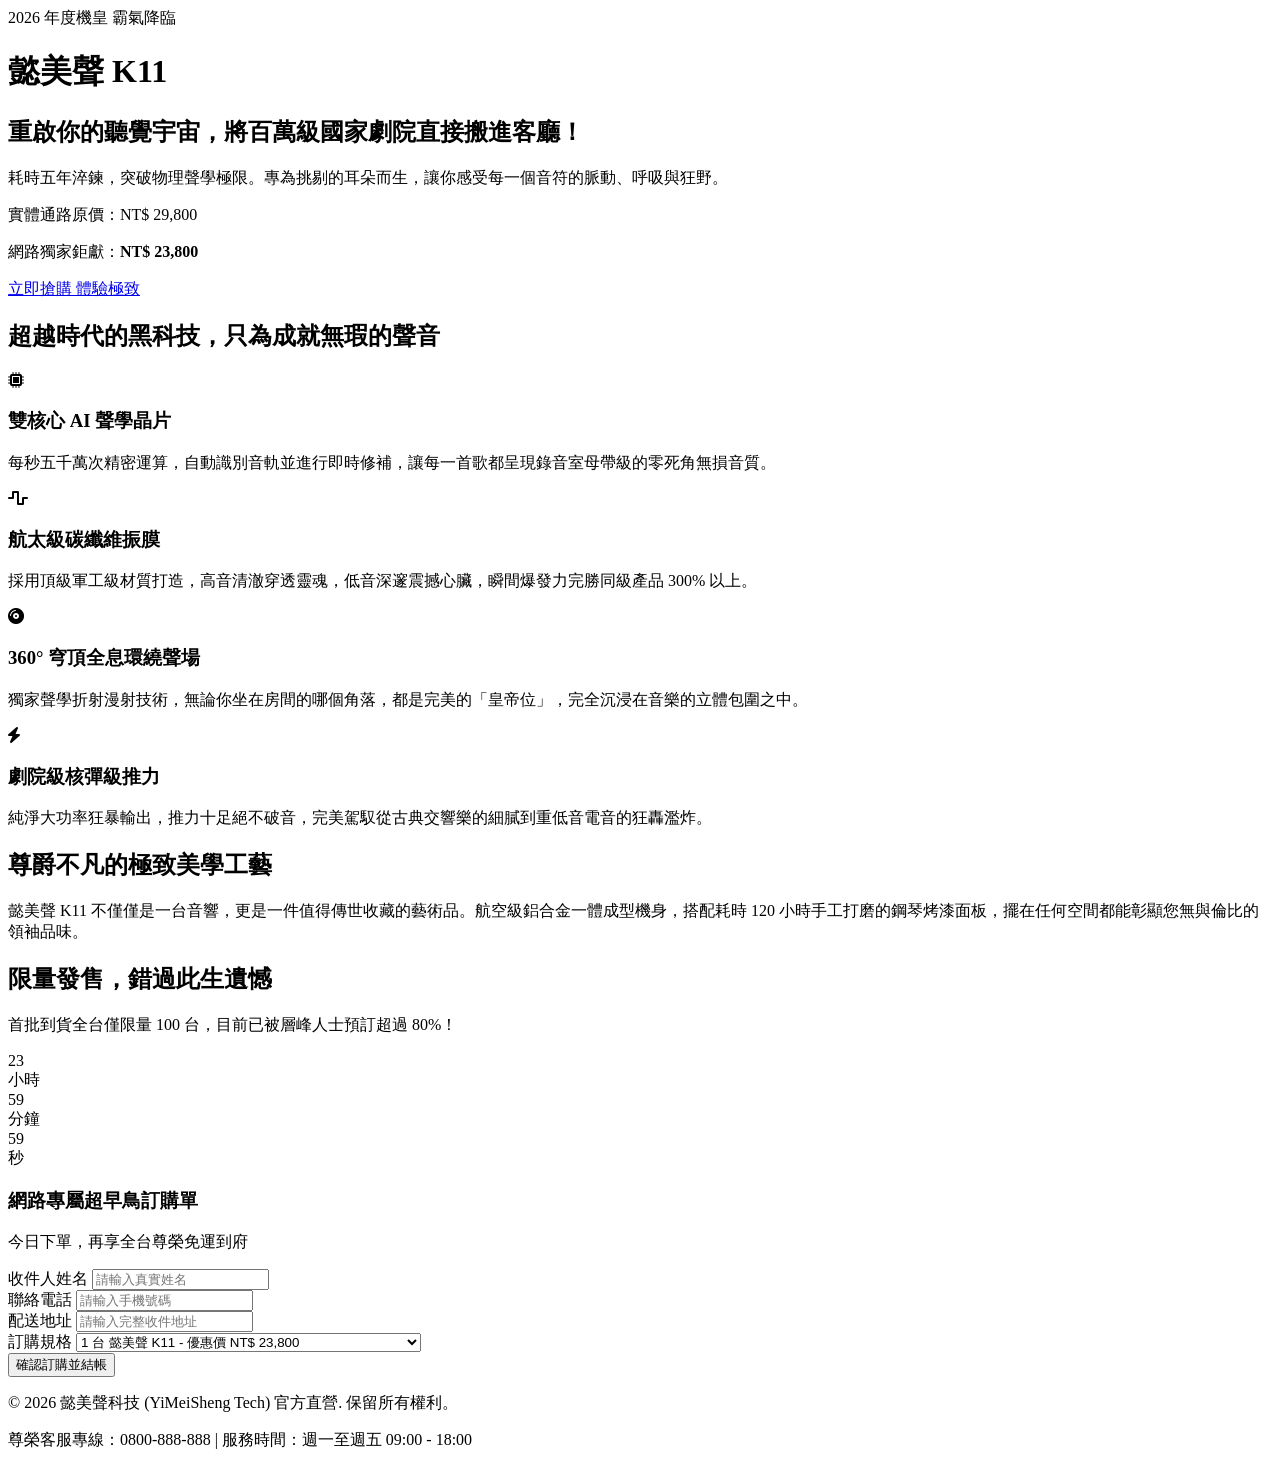
==== index.html @ 0d53ebc3 "Add files via upload" ====
<!DOCTYPE html>
<html lang="zh-TW">
<head>
    <meta charset="UTF-8">
    <meta name="viewport" content="width=device-width, initial-scale=1.0">
    <title>懿美聲 K11 殿堂級旗艦音響 - 震撼你的聽覺靈魂</title>
    <link rel="stylesheet" href="style.css">
    <link rel="stylesheet" href="https://cdnjs.cloudflare.com/ajax/libs/font-awesome/6.0.0/css/all.min.css">
</head>
<body>
    <header class="hero-section">
        <div class="overlay"></div>
        <div class="container hero-content">
            <div class="badge">2026 年度機皇 霸氣降臨</div>
            <h1 class="glow-text">懿美聲 K11</h1>
            <h2 class="sub-title">重啟你的聽覺宇宙，將百萬級國家劇院直接搬進客廳！</h2>
            <p class="hero-desc">耗時五年淬鍊，突破物理聲學極限。專為挑剔的耳朵而生，讓你感受每一個音符的脈動、呼吸與狂野。</p>
            <div class="price-box">
                <p class="original-price">實體通路原價：<span>NT$ 29,800</span></p>
                <p class="sale-price">網路獨家鉅獻：<strong>NT$ 23,800</strong></p>
            </div>
            <a href="#order" class="cta-button pulse-animation">立即搶購 體驗極致</a>
        </div>
    </header>

    <section class="features-section">
        <div class="container">
            <h2 class="section-title">超越時代的黑科技，只為成就無瑕的聲音</h2>
            <div class="features-grid">
                <div class="feature-card">
                    <i class="fa-solid fa-microchip feature-icon"></i>
                    <h3>雙核心 AI 聲學晶片</h3>
                    <p>每秒五千萬次精密運算，自動識別音軌並進行即時修補，讓每一首歌都呈現錄音室母帶級的零死角無損音質。</p>
                </div>
                <div class="feature-card">
                    <i class="fa-solid fa-wave-square feature-icon"></i>
                    <h3>航太級碳纖維振膜</h3>
                    <p>採用頂級軍工級材質打造，高音清澈穿透靈魂，低音深邃震撼心臟，瞬間爆發力完勝同級產品 300% 以上。</p>
                </div>
                <div class="feature-card">
                    <i class="fa-solid fa-compact-disc feature-icon"></i>
                    <h3>360° 穹頂全息環繞聲場</h3>
                    <p>獨家聲學折射漫射技術，無論你坐在房間的哪個角落，都是完美的「皇帝位」，完全沉浸在音樂的立體包圍之中。</p>
                </div>
                <div class="feature-card">
                    <i class="fa-solid fa-bolt feature-icon"></i>
                    <h3>劇院級核彈級推力</h3>
                    <p>純淨大功率狂暴輸出，推力十足絕不破音，完美駕馭從古典交響樂的細膩到重低音電音的狂轟濫炸。</p>
                </div>
            </div>
        </div>
    </section>

    <section class="visual-impact">
        <div class="overlay-dark"></div>
        <div class="container visual-content">
            <h2>尊爵不凡的極致美學工藝</h2>
            <p>懿美聲 K11 不僅僅是一台音響，更是一件值得傳世收藏的藝術品。航空級鋁合金一體成型機身，搭配耗時 120 小時手工打磨的鋼琴烤漆面板，擺在任何空間都能彰顯您無與倫比的領袖品味。</p>
        </div>
    </section>

    <section id="order" class="order-section">
        <div class="container">
            <h2 class="section-title">限量發售，錯過此生遺憾</h2>
            <p class="urgency-text">首批到貨全台僅限量 100 台，目前已被層峰人士預訂超過 80%！</p>
            <div class="countdown-timer">
                <div class="time-block"><span id="hours">23</span><br>小時</div>
                <div class="time-block"><span id="minutes">59</span><br>分鐘</div>
                <div class="time-block"><span id="seconds">59</span><br>秒</div>
            </div>
            <form class="order-form" action="#" method="POST">
                <div class="form-header">
                    <h3>網路專屬超早鳥訂購單</h3>
                    <p>今日下單，再享全台尊榮免運到府</p>
                </div>
                <div class="form-group">
                    <label for="name">收件人姓名</label>
                    <input type="text" id="name" name="name" required placeholder="請輸入真實姓名">
                </div>
                <div class="form-group">
                    <label for="phone">聯絡電話</label>
                    <input type="tel" id="phone" name="phone" required placeholder="請輸入手機號碼">
                </div>
                <div class="form-group">
                    <label for="address">配送地址</label>
                    <input type="text" id="address" name="address" required placeholder="請輸入完整收件地址">
                </div>
                <div class="form-group">
                    <label for="quantity">訂購規格</label>
                    <select id="quantity" name="quantity">
                        <option value="1">1 台 懿美聲 K11 - 優惠價 NT$ 23,800</option>
                        <option value="2">2 台 懿美聲 K11 (打造極致雙聲道) - 優惠價 NT$ 47,600</option>
                    </select>
                </div>
                <button type="submit" class="submit-btn">確認訂購並結帳</button>
            </form>
        </div>
    </section>

    <footer>
        <div class="container">
            <p>&copy; 2026 懿美聲科技 (YiMeiSheng Tech) 官方直營. 保留所有權利。</p>
            <p>尊榮客服專線：0800-888-888 | 服務時間：週一至週五 09:00 - 18:00</p>
        </div>
    </footer>

    <script src="main.js"></script>
</body>
</html>
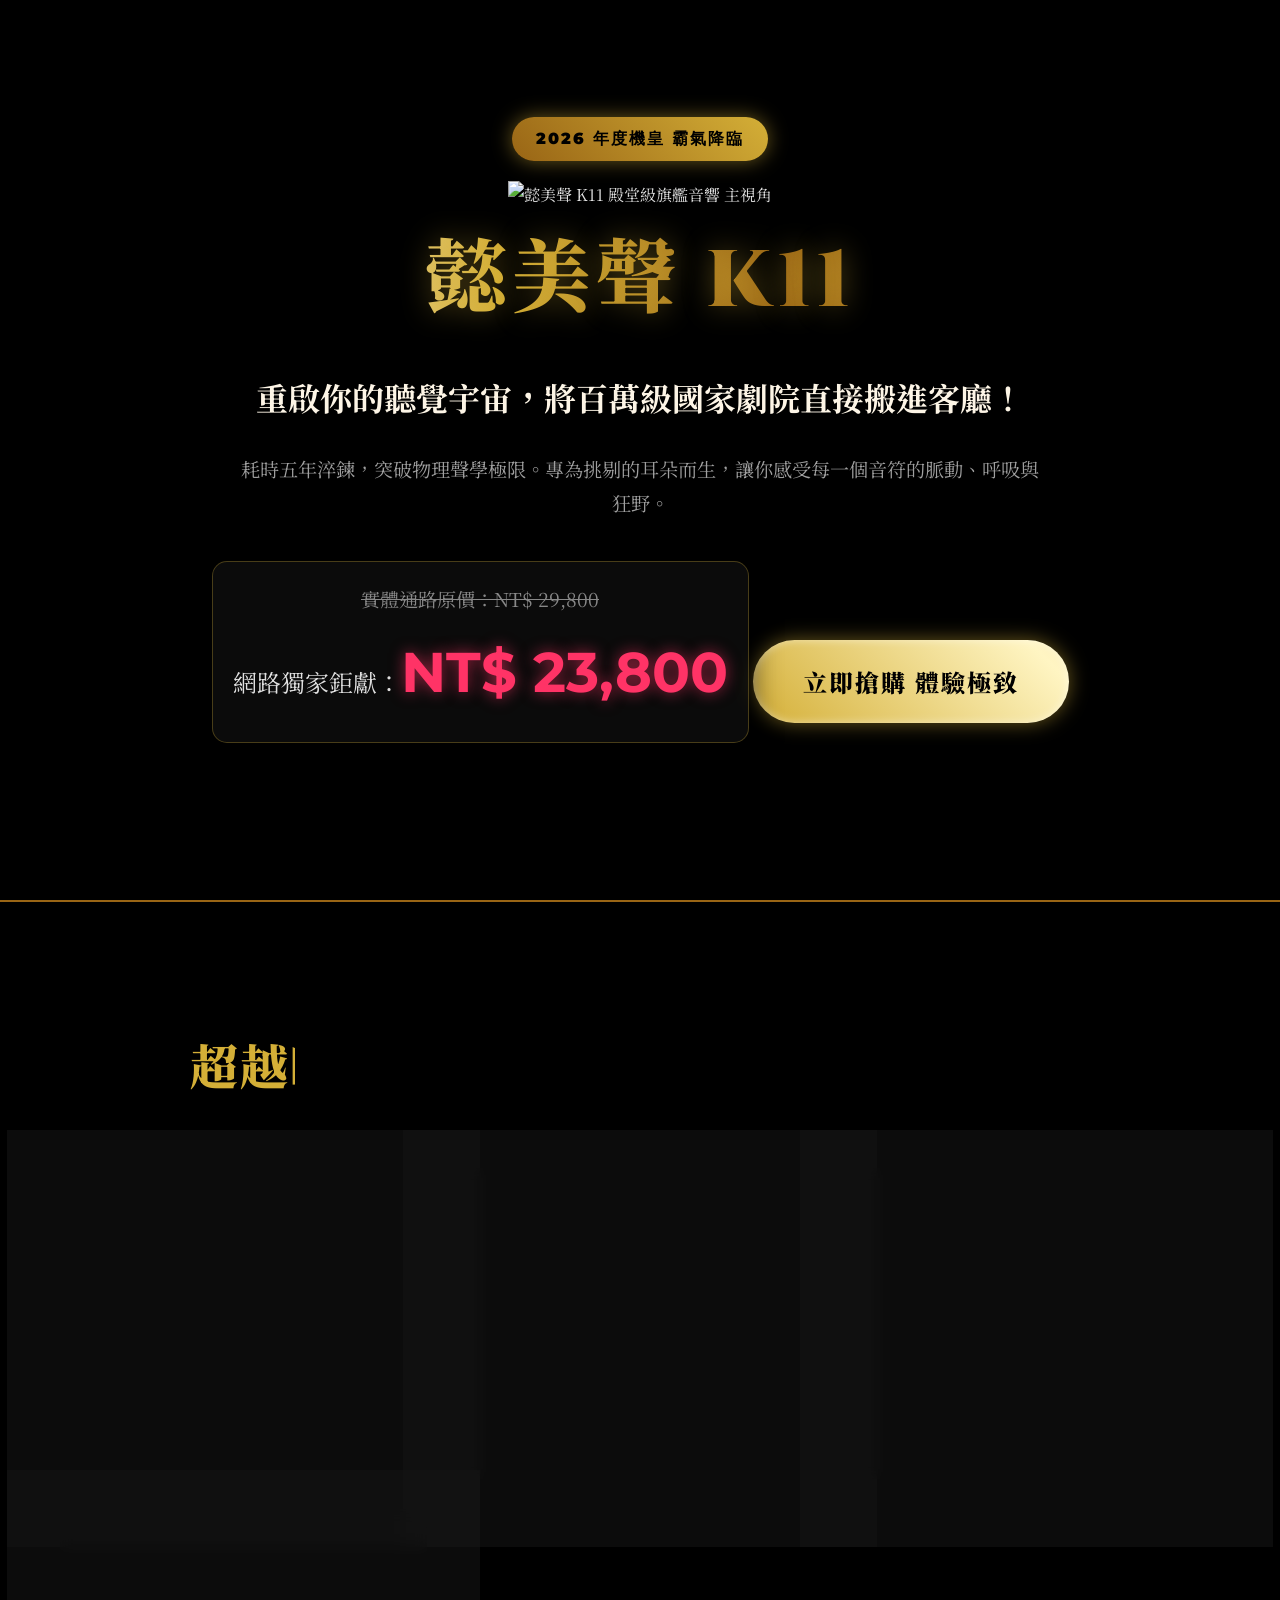
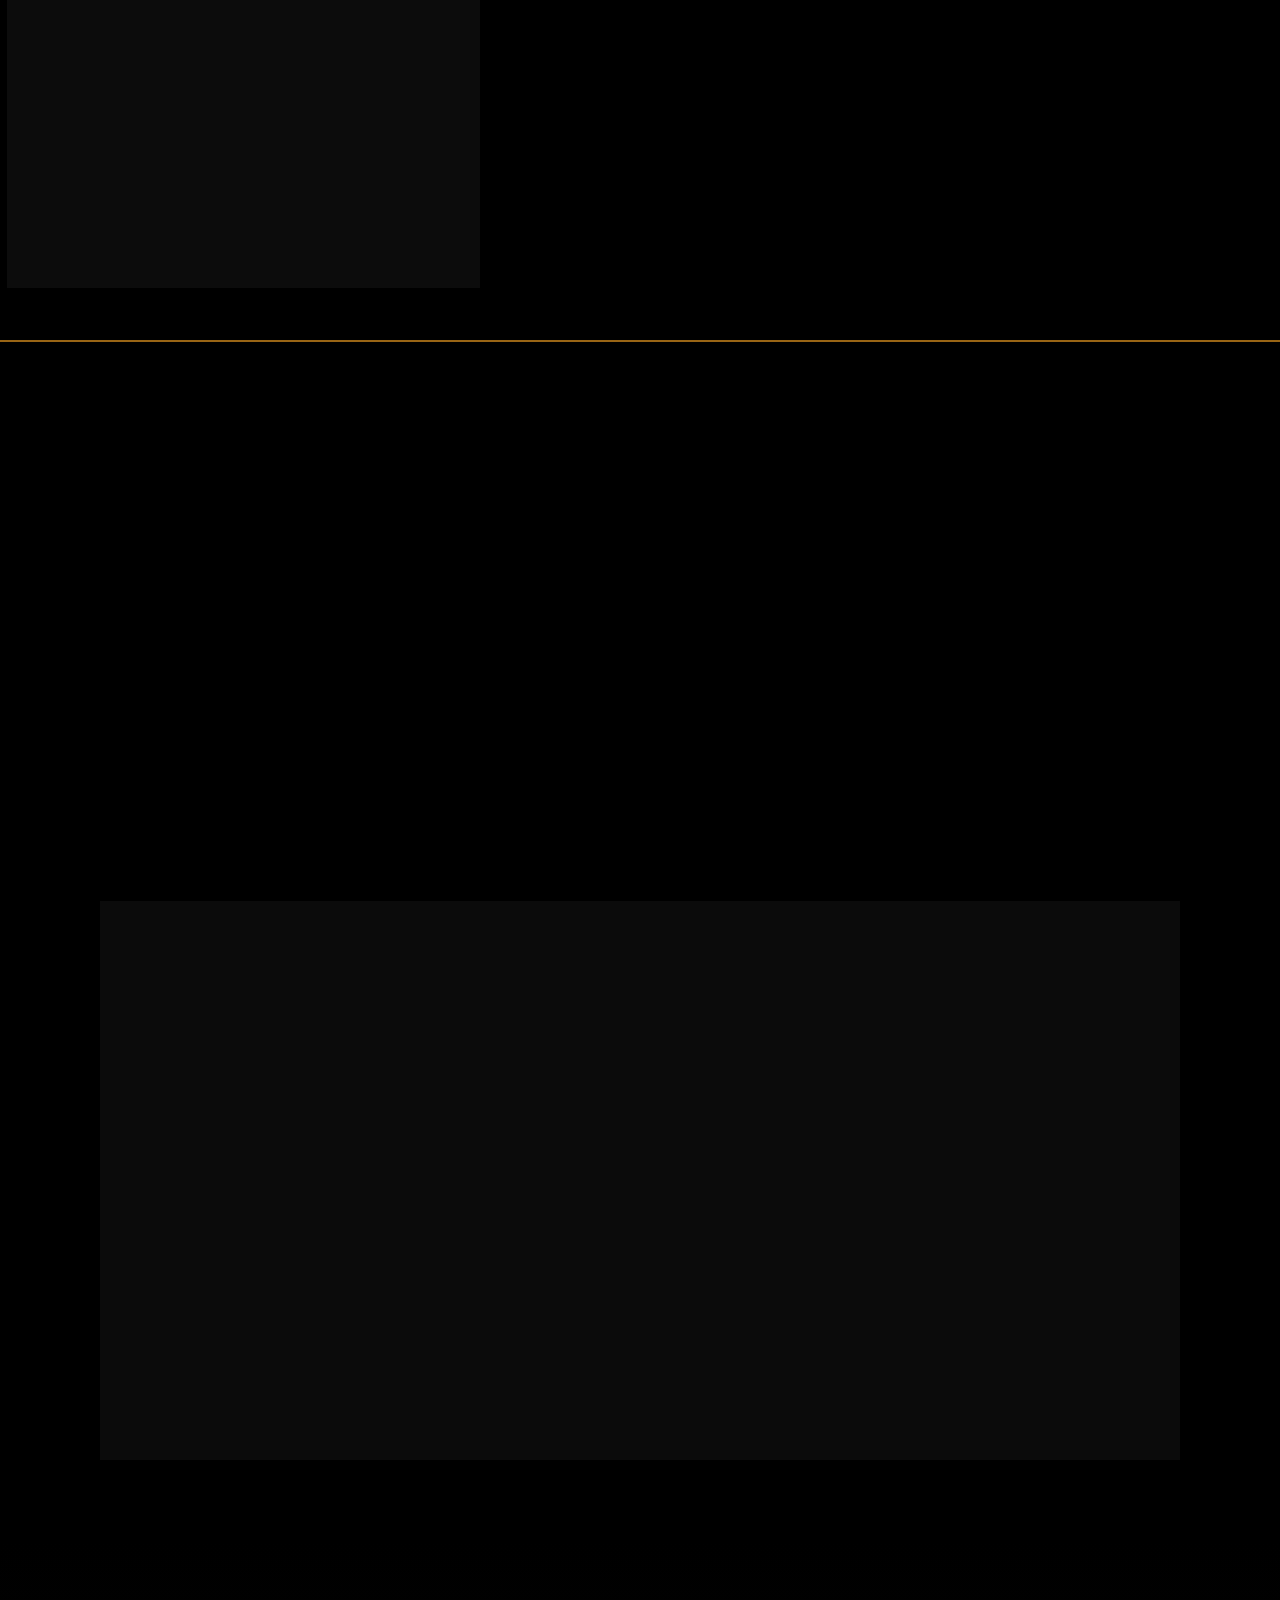
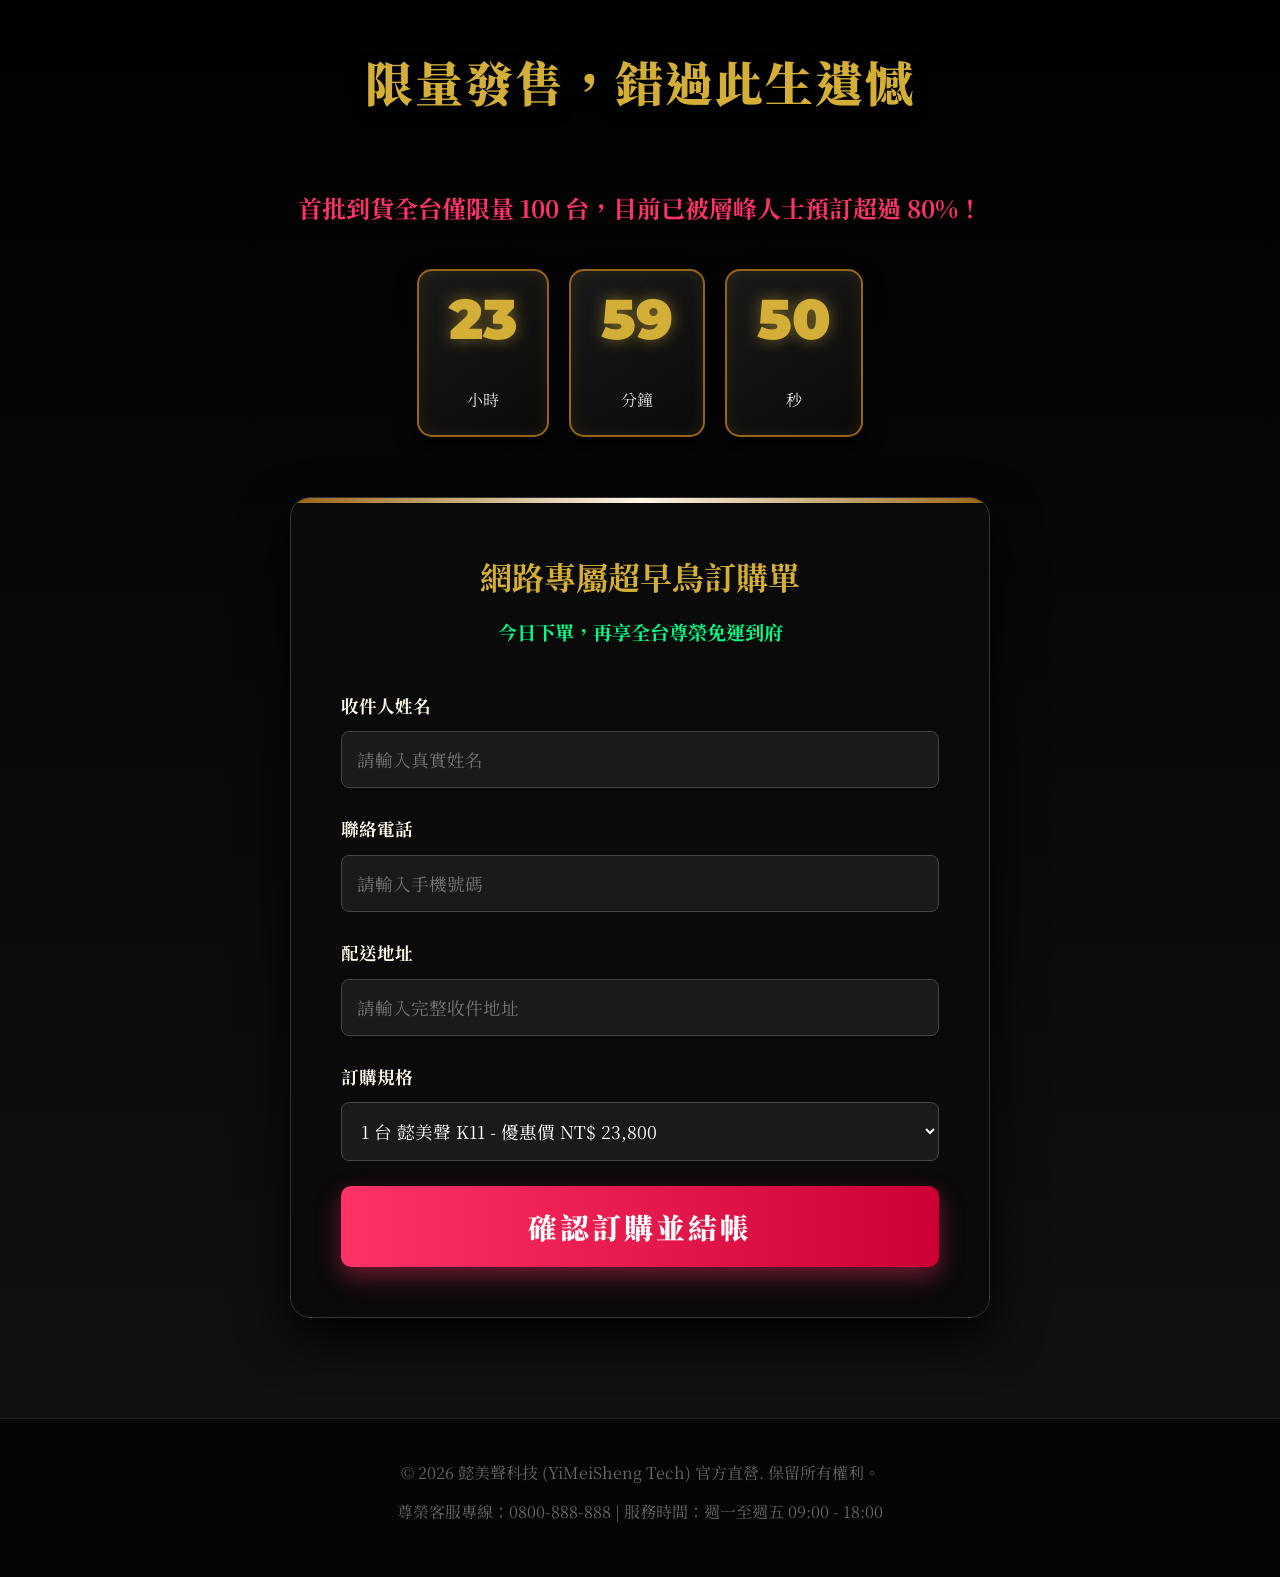
==== commit 932db5ba: "Update index.html" ====
--- a/index.html
+++ b/index.html
@@ -12,6 +12,11 @@
         <div class="overlay"></div>
         <div class="container hero-content">
             <div class="badge">2026 年度機皇 霸氣降臨</div>
+            
+            <div class="hero-image-wrapper">
+                <img src="[attachment_0](attachment)" alt="懿美聲 K11 殿堂級旗艦音響 主視角" class="hero-product-image tilt-element">
+            </div>
+
             <h1 class="glow-text">懿美聲 K11</h1>
             <h2 class="sub-title">重啟你的聽覺宇宙，將百萬級國家劇院直接搬進客廳！</h2>
             <p class="hero-desc">耗時五年淬鍊，突破物理聲學極限。專為挑剔的耳朵而生，讓你感受每一個音符的脈動、呼吸與狂野。</p>
@@ -27,22 +32,22 @@
         <div class="container">
             <h2 class="section-title">超越時代的黑科技，只為成就無瑕的聲音</h2>
             <div class="features-grid">
-                <div class="feature-card">
+                <div class="feature-card tilt-element">
                     <i class="fa-solid fa-microchip feature-icon"></i>
                     <h3>雙核心 AI 聲學晶片</h3>
                     <p>每秒五千萬次精密運算，自動識別音軌並進行即時修補，讓每一首歌都呈現錄音室母帶級的零死角無損音質。</p>
                 </div>
-                <div class="feature-card">
+                <div class="feature-card tilt-element">
                     <i class="fa-solid fa-wave-square feature-icon"></i>
                     <h3>航太級碳纖維振膜</h3>
                     <p>採用頂級軍工級材質打造，高音清澈穿透靈魂，低音深邃震撼心臟，瞬間爆發力完勝同級產品 300% 以上。</p>
                 </div>
-                <div class="feature-card">
+                <div class="feature-card tilt-element">
                     <i class="fa-solid fa-compact-disc feature-icon"></i>
                     <h3>360° 穹頂全息環繞聲場</h3>
                     <p>獨家聲學折射漫射技術，無論你坐在房間的哪個角落，都是完美的「皇帝位」，完全沉浸在音樂的立體包圍之中。</p>
                 </div>
-                <div class="feature-card">
+                <div class="feature-card tilt-element">
                     <i class="fa-solid fa-bolt feature-icon"></i>
                     <h3>劇院級核彈級推力</h3>
                     <p>純淨大功率狂暴輸出，推力十足絕不破音，完美駕馭從古典交響樂的細膩到重低音電音的狂轟濫炸。</p>
@@ -51,9 +56,38 @@
         </div>
     </section>
 
+    <section class="product-showcase">
+        <div class="container">
+            <h2 class="section-title">殿堂級視覺饗宴，不放過任何細節</h2>
+            <div class="showcase-grid">
+                <div class="showcase-item tilt-element">
+                    <img src="[attachment_1](attachment)" alt="懿美聲 K11 碳纖維單體細節展示">
+                    <div class="showcase-overlay">
+                        <h3>極致單體解析</h3>
+                        <p>專利懸邊設計，減少共振失真</p>
+                    </div>
+                </div>
+                <div class="showcase-item tilt-element">
+                    <img src="[attachment_2](attachment)" alt="懿美聲 K11 航空級鋁合金機身">
+                    <div class="showcase-overlay">
+                        <h3>聲學與藝術的結晶</h3>
+                        <p>無縫隙鋁合金消光處理，抑制駐波</p>
+                    </div>
+                </div>
+                <div class="showcase-item tilt-element">
+                    <img src="[attachment_3](attachment)" alt="懿美聲 K11 居家空間情境">
+                    <div class="showcase-overlay">
+                        <h3>王者降臨您的空間</h3>
+                        <p>完美融入百萬裝潢，品味不凡</p>
+                    </div>
+                </div>
+            </div>
+        </div>
+    </section>
+
     <section class="visual-impact">
         <div class="overlay-dark"></div>
-        <div class="container visual-content">
+        <div class="container visual-content tilt-element">
             <h2>尊爵不凡的極致美學工藝</h2>
             <p>懿美聲 K11 不僅僅是一台音響，更是一件值得傳世收藏的藝術品。航空級鋁合金一體成型機身，搭配耗時 120 小時手工打磨的鋼琴烤漆面板，擺在任何空間都能彰顯您無與倫比的領袖品味。</p>
         </div>
@@ -68,7 +102,7 @@
                 <div class="time-block"><span id="minutes">59</span><br>分鐘</div>
                 <div class="time-block"><span id="seconds">59</span><br>秒</div>
             </div>
-            <form class="order-form" action="#" method="POST">
+            <form class="order-form tilt-element" action="#" method="POST">
                 <div class="form-header">
                     <h3>網路專屬超早鳥訂購單</h3>
                     <p>今日下單，再享全台尊榮免運到府</p>
@@ -106,4 +140,4 @@
 
     <script src="main.js"></script>
 </body>
-</html>+</html>
--- a/style.css
+++ b/style.css
@@ -0,0 +1,518 @@
+@import url('https://fonts.googleapis.com/css2?family=Cinzel:wght@600;800&family=Noto+Serif+TC:wght@400;700;900&family=Montserrat:wght@300;500;700&display=swap');
+
+:root {
+    --gold-primary: #D4AF37;
+    --gold-light: #FDF5E6;
+    --gold-dark: #996515;
+    --bg-pure-black: #000000;
+    --bg-dark-grey: #0a0a0a;
+    --text-main: #E0E0E0;
+    --text-muted: #A0A0A0;
+    --glow-spread: rgba(212, 175, 55, 0.5);
+    --glass-bg: rgba(15, 15, 15, 0.75);
+    --glass-border: rgba(212, 175, 55, 0.3);
+}
+
+* {
+    margin: 0;
+    padding: 0;
+    box-sizing: border-box;
+}
+
+html {
+    scroll-behavior: smooth;
+}
+
+body {
+    font-family: 'Noto Serif TC', 'Montserrat', serif;
+    background-color: var(--bg-pure-black);
+    color: var(--text-main);
+    line-height: 1.8;
+    overflow-x: hidden;
+}
+
+.container {
+    max-width: 1200px;
+    margin: 0 auto;
+    padding: 0 20px;
+    position: relative;
+    z-index: 2;
+}
+
+/* =========================================
+   1. 浮誇首屏英雄區塊 (Hero Section)
+   ========================================= */
+.hero-section {
+    position: relative;
+    min-height: 100vh;
+    display: flex;
+    align-items: center;
+    justify-content: center;
+    text-align: center;
+    /* 引入頂級音響背景圖並設定視差滾動 */
+    background: url('[attachment_0](attachment)') no-repeat center center/cover;
+    background-attachment: fixed;
+}
+
+.overlay {
+    position: absolute;
+    top: 0;
+    left: 0;
+    width: 100%;
+    height: 100%;
+    background: linear-gradient(135deg, rgba(0,0,0,0.9) 0%, rgba(0,0,0,0.4) 50%, rgba(0,0,0,0.9) 100%);
+    z-index: 1;
+}
+
+.hero-content {
+    animation: fadeInDown 1.5s ease-out forwards;
+}
+
+.badge {
+    display: inline-block;
+    padding: 8px 24px;
+    background: linear-gradient(45deg, var(--gold-dark), var(--gold-primary));
+    color: var(--bg-pure-black);
+    font-weight: 900;
+    font-family: 'Montserrat', sans-serif;
+    letter-spacing: 2px;
+    border-radius: 50px;
+    margin-bottom: 20px;
+    box-shadow: 0 0 20px var(--glow-spread);
+    text-transform: uppercase;
+}
+
+.glow-text {
+    font-family: 'Cinzel', 'Noto Serif TC', serif;
+    font-size: 5rem;
+    font-weight: 900;
+    background: linear-gradient(to right, var(--gold-light), var(--gold-primary), var(--gold-dark), var(--gold-primary));
+    background-clip: text;
+    -webkit-background-clip: text;
+    color: transparent;
+    text-shadow: 0 0 30px rgba(212, 175, 55, 0.4);
+    margin-bottom: 15px;
+    letter-spacing: 5px;
+}
+
+.sub-title {
+    font-size: 2rem;
+    color: var(--gold-light);
+    margin-bottom: 25px;
+    font-weight: 700;
+    text-shadow: 2px 2px 4px rgba(0,0,0,0.8);
+}
+
+.hero-desc {
+    font-size: 1.2rem;
+    max-width: 800px;
+    margin: 0 auto 40px auto;
+    color: var(--text-muted);
+}
+
+.price-box {
+    margin-bottom: 40px;
+    padding: 20px;
+    background: var(--glass-bg);
+    border: 1px solid var(--glass-border);
+    border-radius: 15px;
+    display: inline-block;
+    backdrop-filter: blur(10px);
+    -webkit-backdrop-filter: blur(10px);
+    box-shadow: 0 10px 30px rgba(0,0,0,0.8);
+}
+
+.original-price {
+    font-size: 1.2rem;
+    color: #888;
+    text-decoration: line-through;
+    margin-bottom: 5px;
+}
+
+.sale-price {
+    font-size: 1.5rem;
+    color: var(--text-main);
+}
+
+.sale-price strong {
+    font-size: 3.5rem;
+    color: #ff3366; /* 視覺衝擊的促銷紅 */
+    text-shadow: 0 0 15px rgba(255, 51, 102, 0.6);
+    font-family: 'Montserrat', sans-serif;
+}
+
+.cta-button {
+    display: inline-block;
+    padding: 20px 50px;
+    font-size: 1.5rem;
+    font-weight: 900;
+    color: var(--bg-pure-black);
+    background: linear-gradient(45deg, var(--gold-primary), #FFF5C3, var(--gold-primary));
+    background-size: 200% auto;
+    text-decoration: none;
+    border-radius: 50px;
+    transition: 0.5s;
+    box-shadow: 0 0 20px var(--glow-spread), inset 0 0 10px rgba(255,255,255,0.5);
+    text-transform: uppercase;
+    letter-spacing: 2px;
+}
+
+.cta-button:hover {
+    background-position: right center;
+    box-shadow: 0 0 40px var(--gold-primary), inset 0 0 15px rgba(255,255,255,0.8);
+    transform: translateY(-3px) scale(1.05);
+}
+
+.pulse-animation {
+    animation: pulse 2s infinite;
+}
+
+/* =========================================
+   2. 極致黑科技特色區塊 (Features Section)
+   ========================================= */
+.features-section {
+    padding: 120px 0;
+    /* 引入碳纖維單體背景圖 */
+    background: linear-gradient(rgba(0,0,0,0.85), rgba(0,0,0,0.95)), url('[attachment_2](attachment)') no-repeat center center/cover;
+    background-attachment: fixed;
+    border-top: 2px solid var(--gold-dark);
+    border-bottom: 2px solid var(--gold-dark);
+}
+
+.section-title {
+    text-align: center;
+    font-size: 3rem;
+    color: var(--gold-primary);
+    margin-bottom: 60px;
+    font-weight: 900;
+    letter-spacing: 2px;
+    text-shadow: 0 5px 15px rgba(0,0,0,1);
+}
+
+.features-grid {
+    display: grid;
+    grid-template-columns: repeat(auto-fit, minmax(280px, 1fr));
+    gap: 30px;
+}
+
+.feature-card {
+    background: rgba(20, 20, 20, 0.6);
+    border: 1px solid var(--glass-border);
+    padding: 40px 30px;
+    border-radius: 20px;
+    text-align: center;
+    transition: all 0.4s ease;
+    backdrop-filter: blur(8px);
+    -webkit-backdrop-filter: blur(8px);
+    box-shadow: 0 15px 35px rgba(0,0,0,0.5);
+    position: relative;
+    overflow: hidden;
+}
+
+.feature-card::before {
+    content: '';
+    position: absolute;
+    top: -50%;
+    left: -50%;
+    width: 200%;
+    height: 200%;
+    background: radial-gradient(circle, rgba(212,175,55,0.1) 0%, transparent 70%);
+    opacity: 0;
+    transition: opacity 0.5s ease;
+    z-index: 0;
+}
+
+.feature-card:hover::before {
+    opacity: 1;
+}
+
+.feature-card:hover {
+    transform: translateY(-10px);
+    border-color: var(--gold-primary);
+    box-shadow: 0 20px 40px var(--glow-spread);
+}
+
+.feature-icon {
+    font-size: 4rem;
+    color: var(--gold-light);
+    margin-bottom: 20px;
+    position: relative;
+    z-index: 1;
+    filter: drop-shadow(0 0 10px var(--gold-primary));
+}
+
+.feature-card h3 {
+    font-size: 1.5rem;
+    color: #fff;
+    margin-bottom: 15px;
+    position: relative;
+    z-index: 1;
+}
+
+.feature-card p {
+    color: var(--text-muted);
+    font-size: 1rem;
+    position: relative;
+    z-index: 1;
+}
+
+/* =========================================
+   3. 視覺衝擊與工藝美學 (Visual Impact)
+   ========================================= */
+.visual-impact {
+    padding: 200px 20px;
+    text-align: center;
+    /* 引入頂級鋼琴烤漆音響細節背景 */
+    background: url('[attachment_1](attachment)') no-repeat center center/cover;
+    background-attachment: fixed;
+    position: relative;
+}
+
+.overlay-dark {
+    position: absolute;
+    top: 0;
+    left: 0;
+    width: 100%;
+    height: 100%;
+    background: rgba(0, 0, 0, 0.6);
+    z-index: 1;
+}
+
+.visual-content {
+    position: relative;
+    z-index: 2;
+    background: var(--glass-bg);
+    padding: 60px;
+    border-radius: 30px;
+    border: 1px solid var(--glass-border);
+    backdrop-filter: blur(15px);
+    -webkit-backdrop-filter: blur(15px);
+    max-width: 900px;
+    margin: 0 auto;
+    box-shadow: 0 30px 60px rgba(0,0,0,0.9);
+}
+
+.visual-content h2 {
+    font-size: 3.5rem;
+    color: var(--gold-primary);
+    margin-bottom: 30px;
+    text-shadow: 0 4px 10px rgba(0,0,0,0.8);
+}
+
+.visual-content p {
+    font-size: 1.3rem;
+    line-height: 2;
+    color: #f0f0f0;
+}
+
+/* =========================================
+   4. 飢餓行銷與訂購表單 (Order Section)
+   ========================================= */
+.order-section {
+    padding: 100px 0;
+    background: linear-gradient(to bottom, var(--bg-pure-black) 0%, #111 100%);
+}
+
+.urgency-text {
+    text-align: center;
+    color: #ff3366;
+    font-size: 1.5rem;
+    font-weight: bold;
+    margin-bottom: 40px;
+    animation: flash 2s infinite;
+}
+
+.countdown-timer {
+    display: flex;
+    justify-content: center;
+    gap: 20px;
+    margin-bottom: 60px;
+}
+
+.time-block {
+    background: linear-gradient(145deg, #1a1a1a, #0a0a0a);
+    border: 2px solid var(--gold-dark);
+    padding: 20px 30px;
+    border-radius: 15px;
+    text-align: center;
+    min-width: 120px;
+    box-shadow: 0 10px 20px rgba(0,0,0,0.8), inset 0 0 15px rgba(212,175,55,0.1);
+}
+
+.time-block span {
+    font-size: 3.5rem;
+    font-family: 'Montserrat', sans-serif;
+    font-weight: 900;
+    color: var(--gold-primary);
+    text-shadow: 0 0 15px var(--glow-spread);
+    display: block;
+    line-height: 1;
+    margin-bottom: 10px;
+}
+
+.order-form {
+    background: var(--bg-dark-grey);
+    padding: 50px;
+    border-radius: 20px;
+    border: 1px solid #333;
+    max-width: 700px;
+    margin: 0 auto;
+    box-shadow: 0 20px 50px rgba(0,0,0,0.9);
+    position: relative;
+    overflow: hidden;
+}
+
+.order-form::before {
+    content: '';
+    position: absolute;
+    top: 0;
+    left: 0;
+    width: 100%;
+    height: 5px;
+    background: linear-gradient(90deg, var(--gold-dark), var(--gold-light), var(--gold-dark));
+}
+
+.form-header {
+    text-align: center;
+    margin-bottom: 40px;
+}
+
+.form-header h3 {
+    font-size: 2rem;
+    color: var(--gold-primary);
+    margin-bottom: 10px;
+}
+
+.form-header p {
+    color: #00ff88; /* 突顯免運的綠色 */
+    font-weight: bold;
+    font-size: 1.2rem;
+}
+
+.form-group {
+    margin-bottom: 25px;
+}
+
+.form-group label {
+    display: block;
+    margin-bottom: 10px;
+    color: var(--gold-light);
+    font-weight: bold;
+    font-size: 1.1rem;
+}
+
+.form-group input,
+.form-group select {
+    width: 100%;
+    padding: 15px;
+    background: #1a1a1a;
+    border: 1px solid #444;
+    color: #fff;
+    font-size: 1.1rem;
+    border-radius: 8px;
+    transition: all 0.3s;
+    font-family: inherit;
+}
+
+.form-group input:focus,
+.form-group select:focus {
+    outline: none;
+    border-color: var(--gold-primary);
+    box-shadow: 0 0 15px rgba(212, 175, 55, 0.3);
+    background: #222;
+}
+
+.submit-btn {
+    width: 100%;
+    padding: 20px;
+    background: linear-gradient(to right, #ff3366, #cc0033);
+    color: #fff;
+    font-size: 1.8rem;
+    font-weight: 900;
+    border: none;
+    border-radius: 10px;
+    cursor: pointer;
+    transition: all 0.4s;
+    text-transform: uppercase;
+    letter-spacing: 3px;
+    box-shadow: 0 10px 25px rgba(255, 51, 102, 0.4);
+    font-family: 'Noto Serif TC', serif;
+}
+
+.submit-btn:hover {
+    background: linear-gradient(to right, #cc0033, #ff3366);
+    transform: translateY(-5px);
+    box-shadow: 0 15px 35px rgba(255, 51, 102, 0.6);
+}
+
+/* =========================================
+   5. 頁尾區塊 (Footer)
+   ========================================= */
+footer {
+    background: #050505;
+    text-align: center;
+    padding: 40px 20px;
+    border-top: 1px solid #222;
+    color: #666;
+}
+
+footer p {
+    margin-bottom: 10px;
+}
+
+/* =========================================
+   6. 浮誇動畫定義 (Animations)
+   ========================================= */
+@keyframes fadeInDown {
+    from {
+        opacity: 0;
+        transform: translateY(-50px);
+    }
+    to {
+        opacity: 1;
+        transform: translateY(0);
+    }
+}
+
+@keyframes pulse {
+    0% {
+        box-shadow: 0 0 0 0 rgba(212, 175, 55, 0.7);
+    }
+    70% {
+        box-shadow: 0 0 0 25px rgba(212, 175, 55, 0);
+    }
+    100% {
+        box-shadow: 0 0 0 0 rgba(212, 175, 55, 0);
+    }
+}
+
+@keyframes flash {
+    0%, 50%, 100% {
+        opacity: 1;
+    }
+    25%, 75% {
+        opacity: 0.5;
+    }
+}
+
+/* RWD 響應式微調 */
+@media (max-width: 768px) {
+    .glow-text {
+        font-size: 3rem;
+    }
+    .sub-title {
+        font-size: 1.5rem;
+    }
+    .sale-price strong {
+        font-size: 2.5rem;
+    }
+    .section-title {
+        font-size: 2.2rem;
+    }
+    .visual-content h2 {
+        font-size: 2.2rem;
+    }
+    .time-block span {
+        font-size: 2.5rem;
+    }
+}
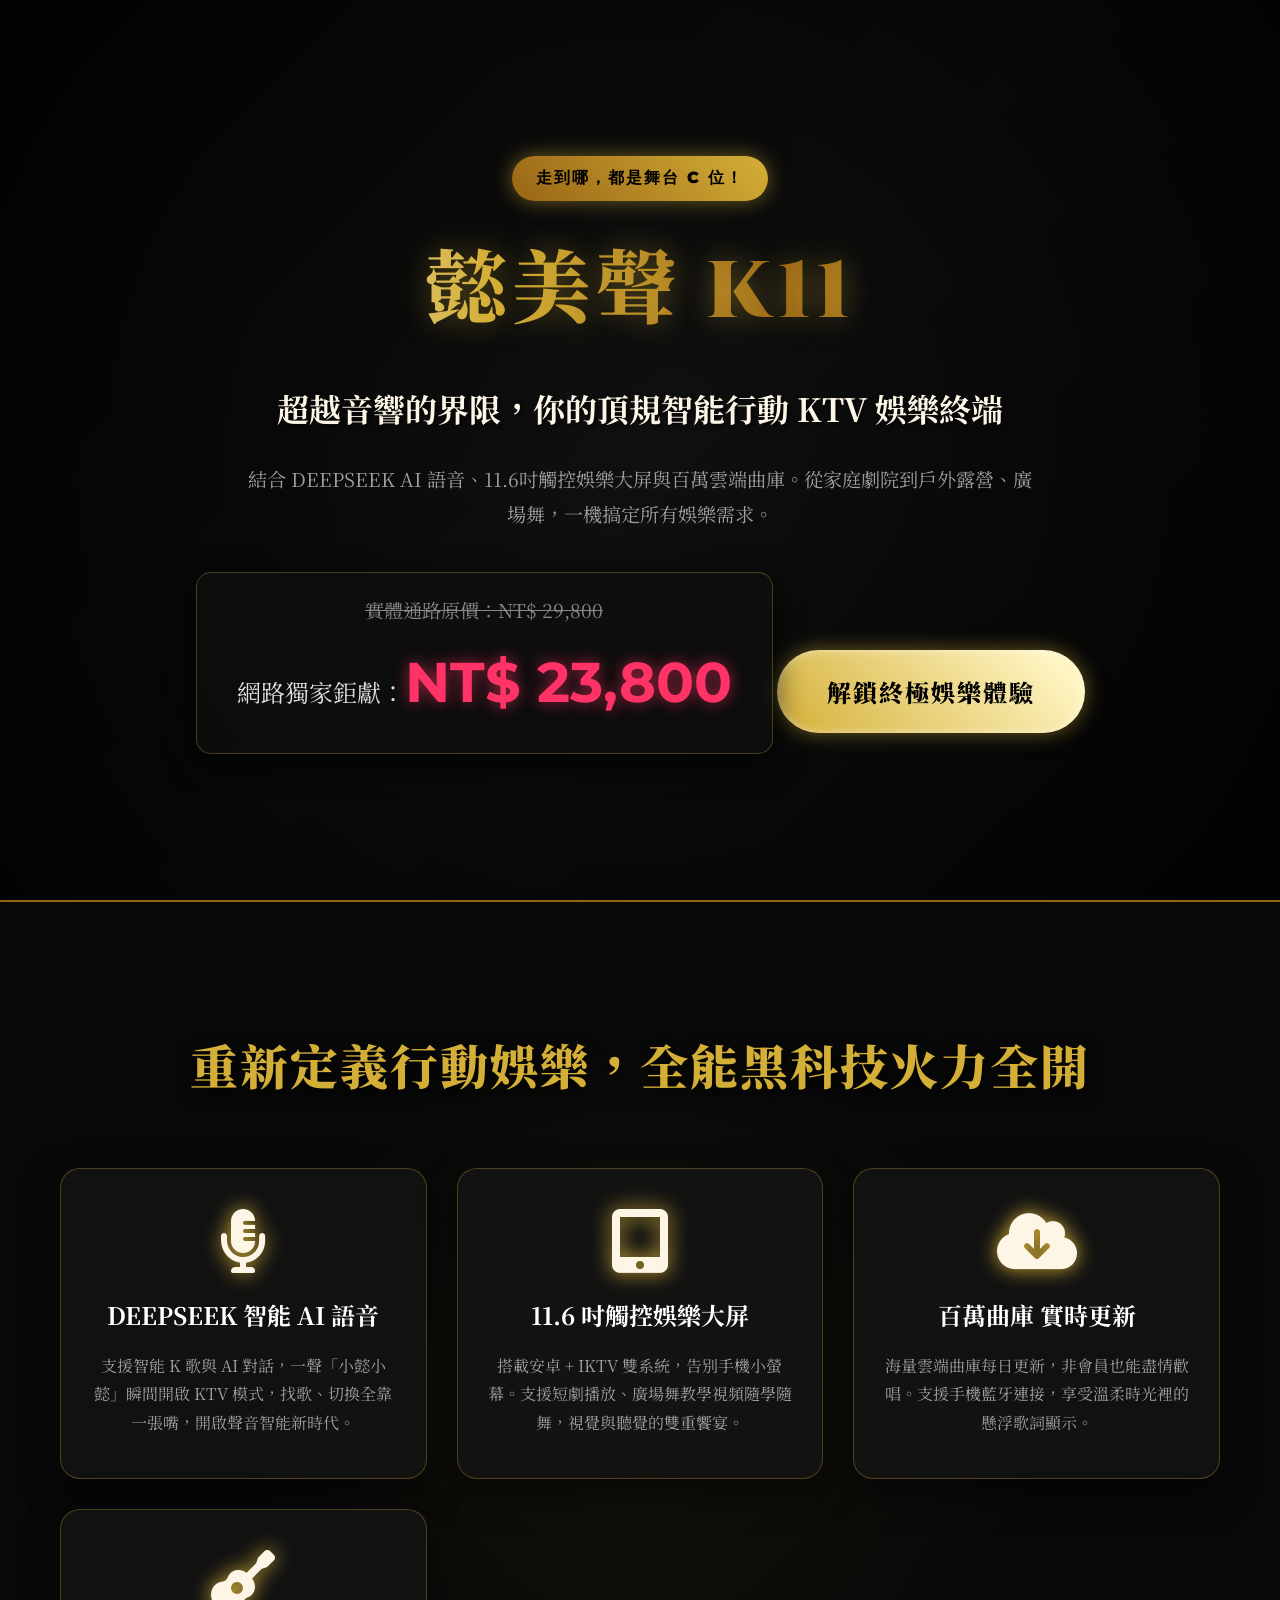
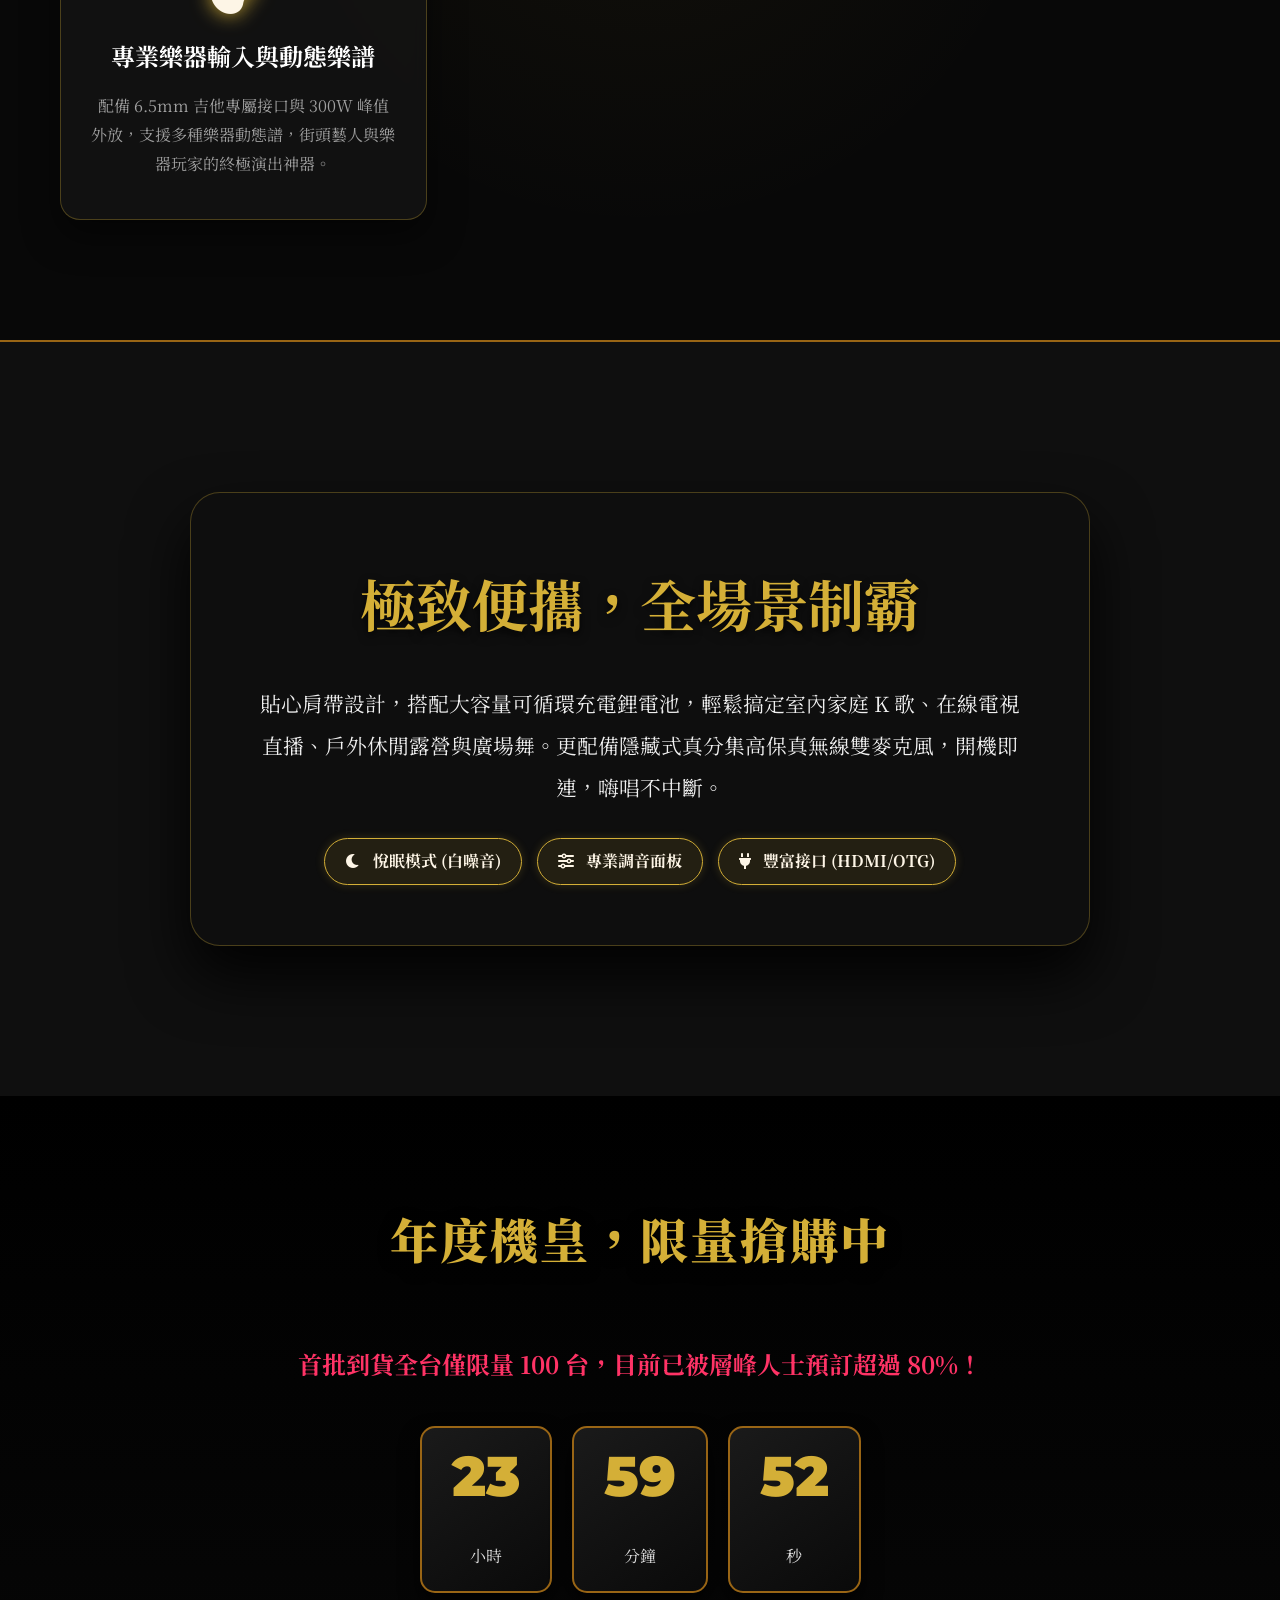
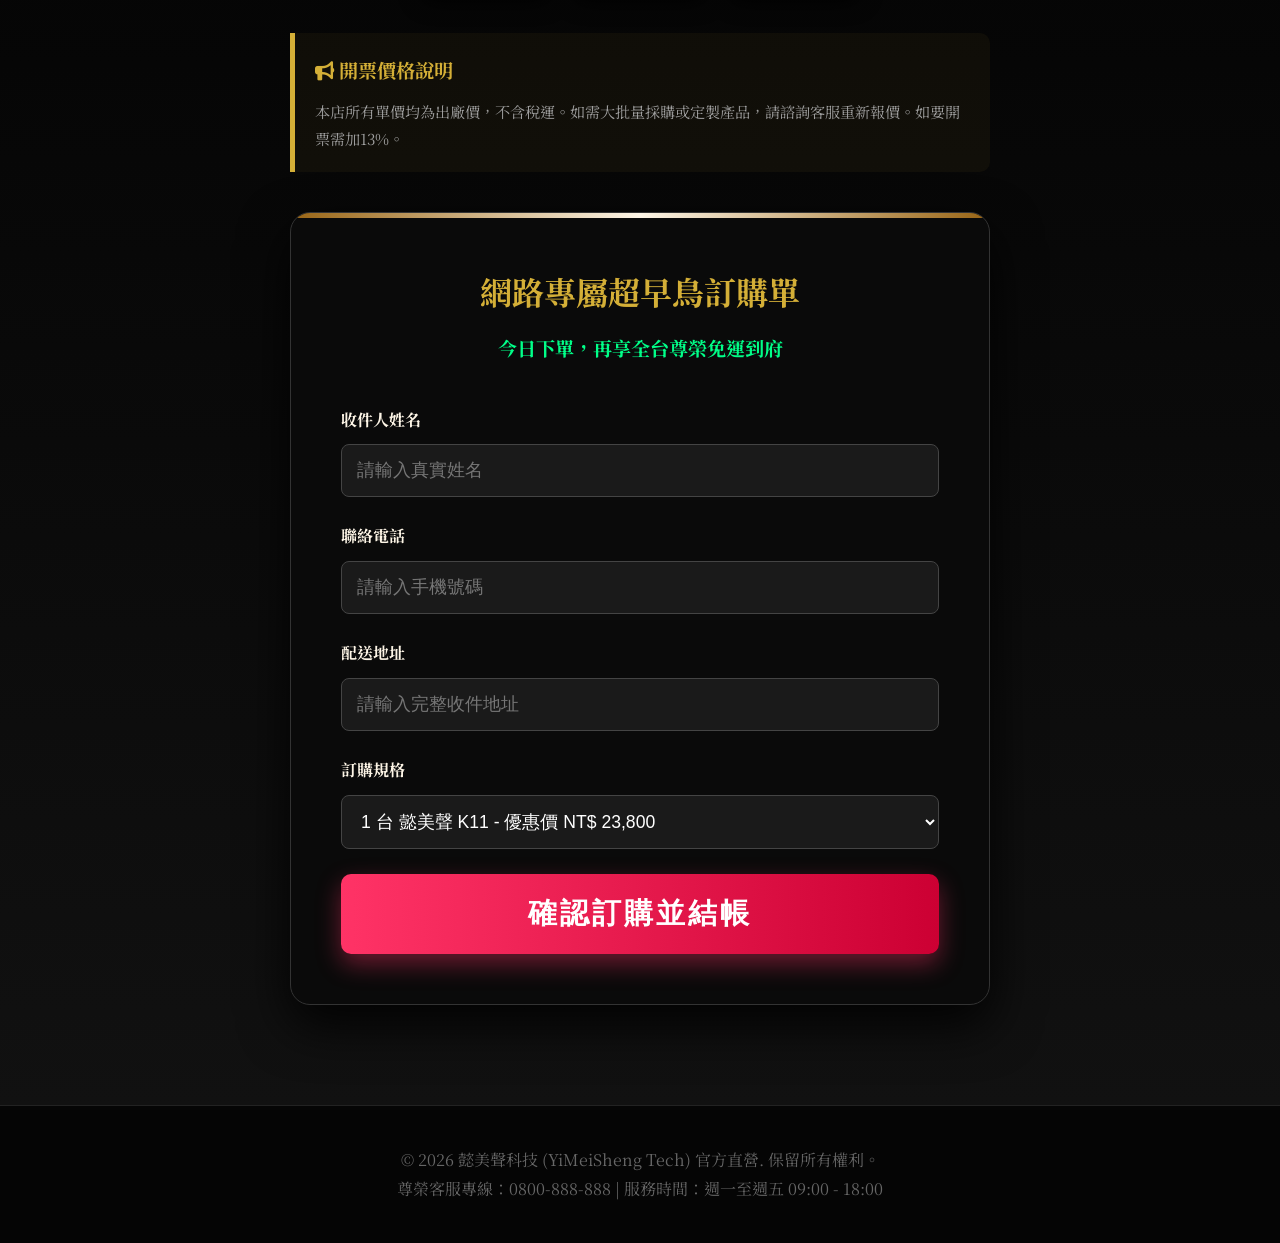
==== commit 8f25a087: "Add files via upload" ====
--- a/index.html
+++ b/index.html
@@ -3,7 +3,7 @@
 <head>
     <meta charset="UTF-8">
     <meta name="viewport" content="width=device-width, initial-scale=1.0">
-    <title>懿美聲 K11 殿堂級旗艦音響 - 震撼你的聽覺靈魂</title>
+    <title>懿美聲 K11 - 頂規智能行動 KTV 娛樂終端</title>
     <link rel="stylesheet" href="style.css">
     <link rel="stylesheet" href="https://cdnjs.cloudflare.com/ajax/libs/font-awesome/6.0.0/css/all.min.css">
 </head>
@@ -11,75 +11,41 @@
     <header class="hero-section">
         <div class="overlay"></div>
         <div class="container hero-content">
-            <div class="badge">2026 年度機皇 霸氣降臨</div>
-            
-            <div class="hero-image-wrapper">
-                <img src="[attachment_0](attachment)" alt="懿美聲 K11 殿堂級旗艦音響 主視角" class="hero-product-image tilt-element">
-            </div>
-
+            <div class="badge">走到哪，都是舞台 C 位！</div>
             <h1 class="glow-text">懿美聲 K11</h1>
-            <h2 class="sub-title">重啟你的聽覺宇宙，將百萬級國家劇院直接搬進客廳！</h2>
-            <p class="hero-desc">耗時五年淬鍊，突破物理聲學極限。專為挑剔的耳朵而生，讓你感受每一個音符的脈動、呼吸與狂野。</p>
+            <h2 class="sub-title">超越音響的界限，你的頂規智能行動 KTV 娛樂終端</h2>
+            <p class="hero-desc">結合 DEEPSEEK AI 語音、11.6吋觸控娛樂大屏與百萬雲端曲庫。從家庭劇院到戶外露營、廣場舞，一機搞定所有娛樂需求。</p>
             <div class="price-box">
                 <p class="original-price">實體通路原價：<span>NT$ 29,800</span></p>
                 <p class="sale-price">網路獨家鉅獻：<strong>NT$ 23,800</strong></p>
             </div>
-            <a href="#order" class="cta-button pulse-animation">立即搶購 體驗極致</a>
+            <a href="#order" class="cta-button pulse-animation">解鎖終極娛樂體驗</a>
         </div>
     </header>
 
     <section class="features-section">
         <div class="container">
-            <h2 class="section-title">超越時代的黑科技，只為成就無瑕的聲音</h2>
+            <h2 class="section-title">重新定義行動娛樂，全能黑科技火力全開</h2>
             <div class="features-grid">
                 <div class="feature-card tilt-element">
-                    <i class="fa-solid fa-microchip feature-icon"></i>
-                    <h3>雙核心 AI 聲學晶片</h3>
-                    <p>每秒五千萬次精密運算，自動識別音軌並進行即時修補，讓每一首歌都呈現錄音室母帶級的零死角無損音質。</p>
+                    <i class="fa-solid fa-microphone-lines feature-icon"></i>
+                    <h3>DEEPSEEK 智能 AI 語音</h3>
+                    <p>支援智能 K 歌與 AI 對話，一聲「小懿小懿」瞬間開啟 KTV 模式，找歌、切換全靠一張嘴，開啟聲音智能新時代。</p>
                 </div>
                 <div class="feature-card tilt-element">
-                    <i class="fa-solid fa-wave-square feature-icon"></i>
-                    <h3>航太級碳纖維振膜</h3>
-                    <p>採用頂級軍工級材質打造，高音清澈穿透靈魂，低音深邃震撼心臟，瞬間爆發力完勝同級產品 300% 以上。</p>
+                    <i class="fa-solid fa-tablet-screen-button feature-icon"></i>
+                    <h3>11.6 吋觸控娛樂大屏</h3>
+                    <p>搭載安卓 + IKTV 雙系統，告別手機小螢幕。支援短劇播放、廣場舞教學視頻隨學隨舞，視覺與聽覺的雙重饗宴。</p>
                 </div>
                 <div class="feature-card tilt-element">
-                    <i class="fa-solid fa-compact-disc feature-icon"></i>
-                    <h3>360° 穹頂全息環繞聲場</h3>
-                    <p>獨家聲學折射漫射技術，無論你坐在房間的哪個角落，都是完美的「皇帝位」，完全沉浸在音樂的立體包圍之中。</p>
+                    <i class="fa-solid fa-cloud-arrow-down feature-icon"></i>
+                    <h3>百萬曲庫 實時更新</h3>
+                    <p>海量雲端曲庫每日更新，非會員也能盡情歡唱。支援手機藍牙連接，享受溫柔時光裡的懸浮歌詞顯示。</p>
                 </div>
                 <div class="feature-card tilt-element">
-                    <i class="fa-solid fa-bolt feature-icon"></i>
-                    <h3>劇院級核彈級推力</h3>
-                    <p>純淨大功率狂暴輸出，推力十足絕不破音，完美駕馭從古典交響樂的細膩到重低音電音的狂轟濫炸。</p>
-                </div>
-            </div>
-        </div>
-    </section>
-
-    <section class="product-showcase">
-        <div class="container">
-            <h2 class="section-title">殿堂級視覺饗宴，不放過任何細節</h2>
-            <div class="showcase-grid">
-                <div class="showcase-item tilt-element">
-                    <img src="[attachment_1](attachment)" alt="懿美聲 K11 碳纖維單體細節展示">
-                    <div class="showcase-overlay">
-                        <h3>極致單體解析</h3>
-                        <p>專利懸邊設計，減少共振失真</p>
-                    </div>
-                </div>
-                <div class="showcase-item tilt-element">
-                    <img src="[attachment_2](attachment)" alt="懿美聲 K11 航空級鋁合金機身">
-                    <div class="showcase-overlay">
-                        <h3>聲學與藝術的結晶</h3>
-                        <p>無縫隙鋁合金消光處理，抑制駐波</p>
-                    </div>
-                </div>
-                <div class="showcase-item tilt-element">
-                    <img src="[attachment_3](attachment)" alt="懿美聲 K11 居家空間情境">
-                    <div class="showcase-overlay">
-                        <h3>王者降臨您的空間</h3>
-                        <p>完美融入百萬裝潢，品味不凡</p>
-                    </div>
+                    <i class="fa-solid fa-guitar feature-icon"></i>
+                    <h3>專業樂器輸入與動態樂譜</h3>
+                    <p>配備 6.5mm 吉他專屬接口與 300W 峰值外放，支援多種樂器動態譜，街頭藝人與樂器玩家的終極演出神器。</p>
                 </div>
             </div>
         </div>
@@ -88,20 +54,31 @@
     <section class="visual-impact">
         <div class="overlay-dark"></div>
         <div class="container visual-content tilt-element">
-            <h2>尊爵不凡的極致美學工藝</h2>
-            <p>懿美聲 K11 不僅僅是一台音響，更是一件值得傳世收藏的藝術品。航空級鋁合金一體成型機身，搭配耗時 120 小時手工打磨的鋼琴烤漆面板，擺在任何空間都能彰顯您無與倫比的領袖品味。</p>
+            <h2>極致便攜，全場景制霸</h2>
+            <p>貼心肩帶設計，搭配大容量可循環充電鋰電池，輕鬆搞定室內家庭 K 歌、在線電視直播、戶外休閒露營與廣場舞。更配備隱藏式真分集高保真無線雙麥克風，開機即連，嗨唱不中斷。</p>
+            <div class="extra-features">
+                <span class="pill-badge"><i class="fa-solid fa-moon"></i> 悅眠模式 (白噪音)</span>
+                <span class="pill-badge"><i class="fa-solid fa-sliders"></i> 專業調音面板</span>
+                <span class="pill-badge"><i class="fa-solid fa-plug"></i> 豐富接口 (HDMI/OTG)</span>
+            </div>
         </div>
     </section>
 
     <section id="order" class="order-section">
         <div class="container">
-            <h2 class="section-title">限量發售，錯過此生遺憾</h2>
+            <h2 class="section-title">年度機皇，限量搶購中</h2>
             <p class="urgency-text">首批到貨全台僅限量 100 台，目前已被層峰人士預訂超過 80%！</p>
             <div class="countdown-timer">
                 <div class="time-block"><span id="hours">23</span><br>小時</div>
                 <div class="time-block"><span id="minutes">59</span><br>分鐘</div>
                 <div class="time-block"><span id="seconds">59</span><br>秒</div>
             </div>
+            
+            <div class="invoice-notice tilt-element">
+                <h3><i class="fa-solid fa-bullhorn"></i> 開票價格說明</h3>
+                <p>本店所有單價均為出廠價，不含稅運。如需大批量採購或定製產品，請諮詢客服重新報價。如要開票需加13%。</p>
+            </div>
+
             <form class="order-form tilt-element" action="#" method="POST">
                 <div class="form-header">
                     <h3>網路專屬超早鳥訂購單</h3>
@@ -123,7 +100,7 @@
                     <label for="quantity">訂購規格</label>
                     <select id="quantity" name="quantity">
                         <option value="1">1 台 懿美聲 K11 - 優惠價 NT$ 23,800</option>
-                        <option value="2">2 台 懿美聲 K11 (打造極致雙聲道) - 優惠價 NT$ 47,600</option>
+                        <option value="2">2 台 懿美聲 K11 (打造立體環繞) - 優惠價 NT$ 47,600</option>
                     </select>
                 </div>
                 <button type="submit" class="submit-btn">確認訂購並結帳</button>
@@ -140,4 +117,4 @@
 
     <script src="main.js"></script>
 </body>
-</html>
+</html>
--- a/style.css
+++ b/style.css
@@ -40,7 +40,7 @@
 }
 
 /* =========================================
-   1. 浮誇首屏英雄區塊 (Hero Section)
+   1. 首屏英雄區塊 (Hero Section)
    ========================================= */
 .hero-section {
     position: relative;
@@ -49,9 +49,8 @@
     align-items: center;
     justify-content: center;
     text-align: center;
-    /* 引入頂級音響背景圖並設定視差滾動 */
-    background: url('[attachment_0](attachment)') no-repeat center center/cover;
-    background-attachment: fixed;
+    background: linear-gradient(135deg, rgba(10,10,10,0.95) 0%, rgba(20,20,20,0.8) 50%, rgba(10,10,10,0.95) 100%);
+    padding-top: 50px;
 }
 
 .overlay {
@@ -60,7 +59,7 @@
     left: 0;
     width: 100%;
     height: 100%;
-    background: linear-gradient(135deg, rgba(0,0,0,0.9) 0%, rgba(0,0,0,0.4) 50%, rgba(0,0,0,0.9) 100%);
+    background: radial-gradient(circle at center, transparent 0%, rgba(0,0,0,0.8) 100%);
     z-index: 1;
 }
 
@@ -112,7 +111,7 @@
 
 .price-box {
     margin-bottom: 40px;
-    padding: 20px;
+    padding: 20px 40px;
     background: var(--glass-bg);
     border: 1px solid var(--glass-border);
     border-radius: 15px;
@@ -136,7 +135,7 @@
 
 .sale-price strong {
     font-size: 3.5rem;
-    color: #ff3366; /* 視覺衝擊的促銷紅 */
+    color: #ff3366;
     text-shadow: 0 0 15px rgba(255, 51, 102, 0.6);
     font-family: 'Montserrat', sans-serif;
 }
@@ -168,13 +167,12 @@
 }
 
 /* =========================================
-   2. 極致黑科技特色區塊 (Features Section)
+   2. 極致特色區塊 (Features Section)
    ========================================= */
 .features-section {
     padding: 120px 0;
-    /* 引入碳纖維單體背景圖 */
-    background: linear-gradient(rgba(0,0,0,0.85), rgba(0,0,0,0.95)), url('[attachment_2](attachment)') no-repeat center center/cover;
-    background-attachment: fixed;
+    background-color: #080808;
+    background-image: radial-gradient(circle at 50% 50%, rgba(212,175,55,0.05) 0%, transparent 50%);
     border-top: 2px solid var(--gold-dark);
     border-bottom: 2px solid var(--gold-dark);
 }
@@ -196,34 +194,16 @@
 }
 
 .feature-card {
-    background: rgba(20, 20, 20, 0.6);
+    background: rgba(20, 20, 20, 0.8);
     border: 1px solid var(--glass-border);
     padding: 40px 30px;
     border-radius: 20px;
     text-align: center;
     transition: all 0.4s ease;
     backdrop-filter: blur(8px);
-    -webkit-backdrop-filter: blur(8px);
     box-shadow: 0 15px 35px rgba(0,0,0,0.5);
     position: relative;
     overflow: hidden;
-}
-
-.feature-card::before {
-    content: '';
-    position: absolute;
-    top: -50%;
-    left: -50%;
-    width: 200%;
-    height: 200%;
-    background: radial-gradient(circle, rgba(212,175,55,0.1) 0%, transparent 70%);
-    opacity: 0;
-    transition: opacity 0.5s ease;
-    z-index: 0;
-}
-
-.feature-card:hover::before {
-    opacity: 1;
 }
 
 .feature-card:hover {
@@ -236,8 +216,6 @@
     font-size: 4rem;
     color: var(--gold-light);
     margin-bottom: 20px;
-    position: relative;
-    z-index: 1;
     filter: drop-shadow(0 0 10px var(--gold-primary));
 }
 
@@ -245,48 +223,28 @@
     font-size: 1.5rem;
     color: #fff;
     margin-bottom: 15px;
-    position: relative;
-    z-index: 1;
 }
 
 .feature-card p {
     color: var(--text-muted);
     font-size: 1rem;
-    position: relative;
-    z-index: 1;
 }
 
 /* =========================================
    3. 視覺衝擊與工藝美學 (Visual Impact)
    ========================================= */
 .visual-impact {
-    padding: 200px 20px;
-    text-align: center;
-    /* 引入頂級鋼琴烤漆音響細節背景 */
-    background: url('[attachment_1](attachment)') no-repeat center center/cover;
-    background-attachment: fixed;
+    padding: 150px 20px;
+    text-align: center;
+    background: #0f0f0f;
     position: relative;
 }
 
-.overlay-dark {
-    position: absolute;
-    top: 0;
-    left: 0;
-    width: 100%;
-    height: 100%;
-    background: rgba(0, 0, 0, 0.6);
-    z-index: 1;
-}
-
 .visual-content {
-    position: relative;
-    z-index: 2;
     background: var(--glass-bg);
     padding: 60px;
     border-radius: 30px;
     border: 1px solid var(--glass-border);
-    backdrop-filter: blur(15px);
-    -webkit-backdrop-filter: blur(15px);
     max-width: 900px;
     margin: 0 auto;
     box-shadow: 0 30px 60px rgba(0,0,0,0.9);
@@ -303,10 +261,35 @@
     font-size: 1.3rem;
     line-height: 2;
     color: #f0f0f0;
+    margin-bottom: 30px;
+}
+
+/* 新增：特色小標籤 Pill Badge */
+.extra-features {
+    display: flex;
+    flex-wrap: wrap;
+    justify-content: center;
+    gap: 15px;
+    margin-top: 20px;
+}
+
+.pill-badge {
+    background: rgba(212, 175, 55, 0.1);
+    border: 1px solid var(--gold-primary);
+    color: var(--gold-light);
+    padding: 8px 20px;
+    border-radius: 50px;
+    font-size: 1rem;
+    font-weight: bold;
+    box-shadow: 0 0 10px rgba(212, 175, 55, 0.2);
+}
+
+.pill-badge i {
+    margin-right: 8px;
 }
 
 /* =========================================
-   4. 飢餓行銷與訂購表單 (Order Section)
+   4. 訂購區塊與開票說明 (Order Section)
    ========================================= */
 .order-section {
     padding: 100px 0;
@@ -326,7 +309,7 @@
     display: flex;
     justify-content: center;
     gap: 20px;
-    margin-bottom: 60px;
+    margin-bottom: 40px;
 }
 
 .time-block {
@@ -336,7 +319,7 @@
     border-radius: 15px;
     text-align: center;
     min-width: 120px;
-    box-shadow: 0 10px 20px rgba(0,0,0,0.8), inset 0 0 15px rgba(212,175,55,0.1);
+    box-shadow: 0 10px 20px rgba(0,0,0,0.8);
 }
 
 .time-block span {
@@ -344,10 +327,31 @@
     font-family: 'Montserrat', sans-serif;
     font-weight: 900;
     color: var(--gold-primary);
-    text-shadow: 0 0 15px var(--glow-spread);
     display: block;
     line-height: 1;
     margin-bottom: 10px;
+}
+
+/* 新增：開票說明區塊 */
+.invoice-notice {
+    max-width: 700px;
+    margin: 0 auto 40px auto;
+    background: rgba(212, 175, 55, 0.05);
+    border-left: 5px solid var(--gold-primary);
+    padding: 20px;
+    border-radius: 0 10px 10px 0;
+}
+
+.invoice-notice h3 {
+    color: var(--gold-primary);
+    font-size: 1.2rem;
+    margin-bottom: 10px;
+}
+
+.invoice-notice p {
+    color: var(--text-muted);
+    font-size: 0.95rem;
+    margin: 0;
 }
 
 .order-form {
@@ -384,7 +388,7 @@
 }
 
 .form-header p {
-    color: #00ff88; /* 突顯免運的綠色 */
+    color: #00ff88;
     font-weight: bold;
     font-size: 1.2rem;
 }
@@ -398,7 +402,6 @@
     margin-bottom: 10px;
     color: var(--gold-light);
     font-weight: bold;
-    font-size: 1.1rem;
 }
 
 .form-group input,
@@ -411,7 +414,6 @@
     font-size: 1.1rem;
     border-radius: 8px;
     transition: all 0.3s;
-    font-family: inherit;
 }
 
 .form-group input:focus,
@@ -419,7 +421,6 @@
     outline: none;
     border-color: var(--gold-primary);
     box-shadow: 0 0 15px rgba(212, 175, 55, 0.3);
-    background: #222;
 }
 
 .submit-btn {
@@ -436,17 +437,15 @@
     text-transform: uppercase;
     letter-spacing: 3px;
     box-shadow: 0 10px 25px rgba(255, 51, 102, 0.4);
-    font-family: 'Noto Serif TC', serif;
 }
 
 .submit-btn:hover {
     background: linear-gradient(to right, #cc0033, #ff3366);
     transform: translateY(-5px);
-    box-shadow: 0 15px 35px rgba(255, 51, 102, 0.6);
 }
 
 /* =========================================
-   5. 頁尾區塊 (Footer)
+   5. 頁尾與動畫
    ========================================= */
 footer {
     background: #050505;
@@ -456,63 +455,25 @@
     color: #666;
 }
 
-footer p {
-    margin-bottom: 10px;
-}
-
-/* =========================================
-   6. 浮誇動畫定義 (Animations)
-   ========================================= */
 @keyframes fadeInDown {
-    from {
-        opacity: 0;
-        transform: translateY(-50px);
-    }
-    to {
-        opacity: 1;
-        transform: translateY(0);
-    }
+    from { opacity: 0; transform: translateY(-50px); }
+    to { opacity: 1; transform: translateY(0); }
 }
 
 @keyframes pulse {
-    0% {
-        box-shadow: 0 0 0 0 rgba(212, 175, 55, 0.7);
-    }
-    70% {
-        box-shadow: 0 0 0 25px rgba(212, 175, 55, 0);
-    }
-    100% {
-        box-shadow: 0 0 0 0 rgba(212, 175, 55, 0);
-    }
+    0% { box-shadow: 0 0 0 0 rgba(212, 175, 55, 0.7); }
+    70% { box-shadow: 0 0 0 25px rgba(212, 175, 55, 0); }
+    100% { box-shadow: 0 0 0 0 rgba(212, 175, 55, 0); }
 }
 
 @keyframes flash {
-    0%, 50%, 100% {
-        opacity: 1;
-    }
-    25%, 75% {
-        opacity: 0.5;
-    }
-}
-
-/* RWD 響應式微調 */
+    0%, 50%, 100% { opacity: 1; }
+    25%, 75% { opacity: 0.5; }
+}
+
 @media (max-width: 768px) {
-    .glow-text {
-        font-size: 3rem;
-    }
-    .sub-title {
-        font-size: 1.5rem;
-    }
-    .sale-price strong {
-        font-size: 2.5rem;
-    }
-    .section-title {
-        font-size: 2.2rem;
-    }
-    .visual-content h2 {
-        font-size: 2.2rem;
-    }
-    .time-block span {
-        font-size: 2.5rem;
-    }
+    .glow-text { font-size: 3rem; }
+    .sub-title { font-size: 1.5rem; }
+    .sale-price strong { font-size: 2.5rem; }
+    .section-title { font-size: 2.2rem; }
 }
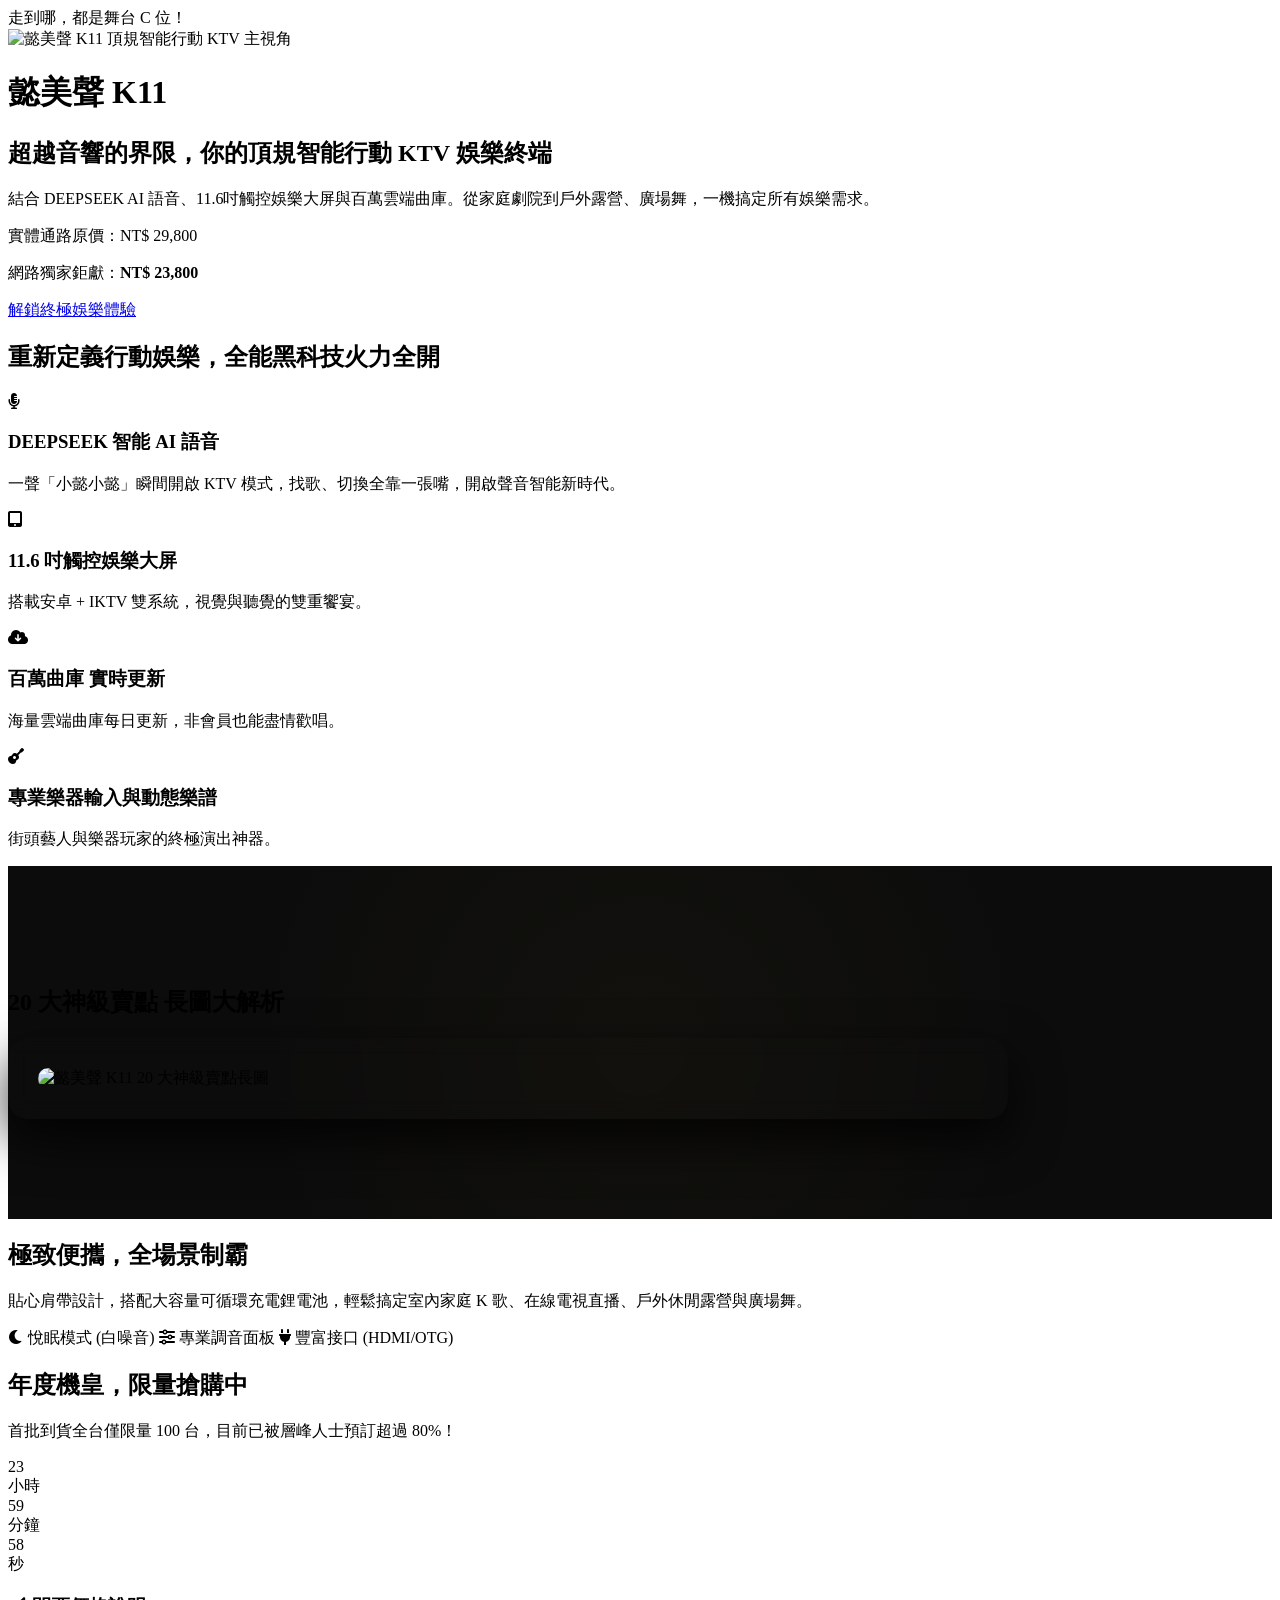
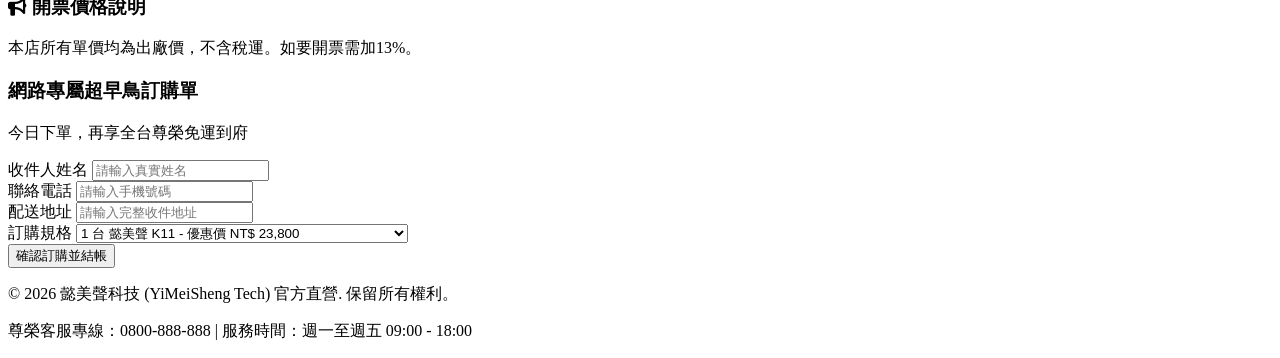
==== commit 57c61156: "Add files via upload" ====
--- a/index.html
+++ b/index.html
@@ -12,6 +12,11 @@
         <div class="overlay"></div>
         <div class="container hero-content">
             <div class="badge">走到哪，都是舞台 C 位！</div>
+            
+            <div class="hero-image-wrapper tilt-element">
+                <img src="images/hero.jpg" alt="懿美聲 K11 頂規智能行動 KTV 主視角" class="hero-product-image">
+            </div>
+
             <h1 class="glow-text">懿美聲 K11</h1>
             <h2 class="sub-title">超越音響的界限，你的頂規智能行動 KTV 娛樂終端</h2>
             <p class="hero-desc">結合 DEEPSEEK AI 語音、11.6吋觸控娛樂大屏與百萬雲端曲庫。從家庭劇院到戶外露營、廣場舞，一機搞定所有娛樂需求。</p>
@@ -30,23 +35,32 @@
                 <div class="feature-card tilt-element">
                     <i class="fa-solid fa-microphone-lines feature-icon"></i>
                     <h3>DEEPSEEK 智能 AI 語音</h3>
-                    <p>支援智能 K 歌與 AI 對話，一聲「小懿小懿」瞬間開啟 KTV 模式，找歌、切換全靠一張嘴，開啟聲音智能新時代。</p>
+                    <p>一聲「小懿小懿」瞬間開啟 KTV 模式，找歌、切換全靠一張嘴，開啟聲音智能新時代。</p>
                 </div>
                 <div class="feature-card tilt-element">
                     <i class="fa-solid fa-tablet-screen-button feature-icon"></i>
                     <h3>11.6 吋觸控娛樂大屏</h3>
-                    <p>搭載安卓 + IKTV 雙系統，告別手機小螢幕。支援短劇播放、廣場舞教學視頻隨學隨舞，視覺與聽覺的雙重饗宴。</p>
+                    <p>搭載安卓 + IKTV 雙系統，視覺與聽覺的雙重饗宴。</p>
                 </div>
                 <div class="feature-card tilt-element">
                     <i class="fa-solid fa-cloud-arrow-down feature-icon"></i>
                     <h3>百萬曲庫 實時更新</h3>
-                    <p>海量雲端曲庫每日更新，非會員也能盡情歡唱。支援手機藍牙連接，享受溫柔時光裡的懸浮歌詞顯示。</p>
+                    <p>海量雲端曲庫每日更新，非會員也能盡情歡唱。</p>
                 </div>
                 <div class="feature-card tilt-element">
                     <i class="fa-solid fa-guitar feature-icon"></i>
                     <h3>專業樂器輸入與動態樂譜</h3>
-                    <p>配備 6.5mm 吉他專屬接口與 300W 峰值外放，支援多種樂器動態譜，街頭藝人與樂器玩家的終極演出神器。</p>
+                    <p>街頭藝人與樂器玩家的終極演出神器。</p>
                 </div>
+            </div>
+        </div>
+    </section>
+
+    <section class="ultimate-showcase">
+        <div class="container tilt-element">
+            <h2 class="section-title">20 大神級賣點 長圖大解析</h2>
+            <div class="infographic-wrapper">
+                <img src="images/ultimate-showcase.jpg" alt="懿美聲 K11 20 大神級賣點長圖" class="infographic-image">
             </div>
         </div>
     </section>
@@ -55,7 +69,7 @@
         <div class="overlay-dark"></div>
         <div class="container visual-content tilt-element">
             <h2>極致便攜，全場景制霸</h2>
-            <p>貼心肩帶設計，搭配大容量可循環充電鋰電池，輕鬆搞定室內家庭 K 歌、在線電視直播、戶外休閒露營與廣場舞。更配備隱藏式真分集高保真無線雙麥克風，開機即連，嗨唱不中斷。</p>
+            <p>貼心肩帶設計，搭配大容量可循環充電鋰電池，輕鬆搞定室內家庭 K 歌、在線電視直播、戶外休閒露營與廣場舞。</p>
             <div class="extra-features">
                 <span class="pill-badge"><i class="fa-solid fa-moon"></i> 悅眠模式 (白噪音)</span>
                 <span class="pill-badge"><i class="fa-solid fa-sliders"></i> 專業調音面板</span>
@@ -76,7 +90,7 @@
             
             <div class="invoice-notice tilt-element">
                 <h3><i class="fa-solid fa-bullhorn"></i> 開票價格說明</h3>
-                <p>本店所有單價均為出廠價，不含稅運。如需大批量採購或定製產品，請諮詢客服重新報價。如要開票需加13%。</p>
+                <p>本店所有單價均為出廠價，不含稅運。如要開票需加13%。</p>
             </div>
 
             <form class="order-form tilt-element" action="#" method="POST">
--- a/style.css
+++ b/style.css
@@ -1,479 +1,37 @@
-@import url('https://fonts.googleapis.com/css2?family=Cinzel:wght@600;800&family=Noto+Serif+TC:wght@400;700;900&family=Montserrat:wght@300;500;700&display=swap');
-
-:root {
-    --gold-primary: #D4AF37;
-    --gold-light: #FDF5E6;
-    --gold-dark: #996515;
-    --bg-pure-black: #000000;
-    --bg-dark-grey: #0a0a0a;
-    --text-main: #E0E0E0;
-    --text-muted: #A0A0A0;
-    --glow-spread: rgba(212, 175, 55, 0.5);
-    --glass-bg: rgba(15, 15, 15, 0.75);
-    --glass-border: rgba(212, 175, 55, 0.3);
-}
-
-* {
-    margin: 0;
-    padding: 0;
-    box-sizing: border-box;
-}
-
-html {
-    scroll-behavior: smooth;
-}
-
-body {
-    font-family: 'Noto Serif TC', 'Montserrat', serif;
-    background-color: var(--bg-pure-black);
-    color: var(--text-main);
-    line-height: 1.8;
-    overflow-x: hidden;
-}
-
-.container {
-    max-width: 1200px;
-    margin: 0 auto;
-    padding: 0 20px;
-    position: relative;
-    z-index: 2;
-}
+/* ... (之前的 CSS 保持不變，直到 .features-section) ... */
 
 /* =========================================
-   1. 首屏英雄區塊 (Hero Section)
+   3. 終極賣點長圖區塊 (Ultimate Showcase)
    ========================================= */
-.hero-section {
-    position: relative;
-    min-height: 100vh;
-    display: flex;
-    align-items: center;
-    justify-content: center;
-    text-align: center;
-    background: linear-gradient(135deg, rgba(10,10,10,0.95) 0%, rgba(20,20,20,0.8) 50%, rgba(10,10,10,0.95) 100%);
-    padding-top: 50px;
-}
-
-.overlay {
-    position: absolute;
-    top: 0;
-    left: 0;
-    width: 100%;
-    height: 100%;
-    background: radial-gradient(circle at center, transparent 0%, rgba(0,0,0,0.8) 100%);
-    z-index: 1;
-}
-
-.hero-content {
-    animation: fadeInDown 1.5s ease-out forwards;
-}
-
-.badge {
-    display: inline-block;
-    padding: 8px 24px;
-    background: linear-gradient(45deg, var(--gold-dark), var(--gold-primary));
-    color: var(--bg-pure-black);
-    font-weight: 900;
-    font-family: 'Montserrat', sans-serif;
-    letter-spacing: 2px;
-    border-radius: 50px;
-    margin-bottom: 20px;
-    box-shadow: 0 0 20px var(--glow-spread);
-    text-transform: uppercase;
-}
-
-.glow-text {
-    font-family: 'Cinzel', 'Noto Serif TC', serif;
-    font-size: 5rem;
-    font-weight: 900;
-    background: linear-gradient(to right, var(--gold-light), var(--gold-primary), var(--gold-dark), var(--gold-primary));
-    background-clip: text;
-    -webkit-background-clip: text;
-    color: transparent;
-    text-shadow: 0 0 30px rgba(212, 175, 55, 0.4);
-    margin-bottom: 15px;
-    letter-spacing: 5px;
-}
-
-.sub-title {
-    font-size: 2rem;
-    color: var(--gold-light);
-    margin-bottom: 25px;
-    font-weight: 700;
-    text-shadow: 2px 2px 4px rgba(0,0,0,0.8);
-}
-
-.hero-desc {
-    font-size: 1.2rem;
-    max-width: 800px;
-    margin: 0 auto 40px auto;
-    color: var(--text-muted);
-}
-
-.price-box {
-    margin-bottom: 40px;
-    padding: 20px 40px;
-    background: var(--glass-bg);
-    border: 1px solid var(--glass-border);
-    border-radius: 15px;
-    display: inline-block;
-    backdrop-filter: blur(10px);
-    -webkit-backdrop-filter: blur(10px);
-    box-shadow: 0 10px 30px rgba(0,0,0,0.8);
-}
-
-.original-price {
-    font-size: 1.2rem;
-    color: #888;
-    text-decoration: line-through;
-    margin-bottom: 5px;
-}
-
-.sale-price {
-    font-size: 1.5rem;
-    color: var(--text-main);
-}
-
-.sale-price strong {
-    font-size: 3.5rem;
-    color: #ff3366;
-    text-shadow: 0 0 15px rgba(255, 51, 102, 0.6);
-    font-family: 'Montserrat', sans-serif;
-}
-
-.cta-button {
-    display: inline-block;
-    padding: 20px 50px;
-    font-size: 1.5rem;
-    font-weight: 900;
-    color: var(--bg-pure-black);
-    background: linear-gradient(45deg, var(--gold-primary), #FFF5C3, var(--gold-primary));
-    background-size: 200% auto;
-    text-decoration: none;
-    border-radius: 50px;
-    transition: 0.5s;
-    box-shadow: 0 0 20px var(--glow-spread), inset 0 0 10px rgba(255,255,255,0.5);
-    text-transform: uppercase;
-    letter-spacing: 2px;
-}
-
-.cta-button:hover {
-    background-position: right center;
-    box-shadow: 0 0 40px var(--gold-primary), inset 0 0 15px rgba(255,255,255,0.8);
-    transform: translateY(-3px) scale(1.05);
-}
-
-.pulse-animation {
-    animation: pulse 2s infinite;
-}
-
-/* =========================================
-   2. 極致特色區塊 (Features Section)
-   ========================================= */
-.features-section {
-    padding: 120px 0;
-    background-color: #080808;
-    background-image: radial-gradient(circle at 50% 50%, rgba(212,175,55,0.05) 0%, transparent 50%);
+.ultimate-showcase {
+    padding: 100px 0;
+    background-color: #0c0c0c;
+    background-image: radial-gradient(circle at 50% 50%, rgba(212,175,55,0.03) 0%, transparent 60%);
     border-top: 2px solid var(--gold-dark);
     border-bottom: 2px solid var(--gold-dark);
 }
 
-.section-title {
-    text-align: center;
-    font-size: 3rem;
-    color: var(--gold-primary);
-    margin-bottom: 60px;
-    font-weight: 900;
-    letter-spacing: 2px;
-    text-shadow: 0 5px 15px rgba(0,0,0,1);
+.ultimate-showcase .container {
+    max-width: 1000px; /* 限制長圖的最大寬度，使其看起來更精緻 */
 }
 
-.features-grid {
-    display: grid;
-    grid-template-columns: repeat(auto-fit, minmax(280px, 1fr));
-    gap: 30px;
-}
-
-.feature-card {
-    background: rgba(20, 20, 20, 0.8);
+.infographic-wrapper {
+    background: var(--glass-bg);
     border: 1px solid var(--glass-border);
-    padding: 40px 30px;
     border-radius: 20px;
-    text-align: center;
-    transition: all 0.4s ease;
-    backdrop-filter: blur(8px);
-    box-shadow: 0 15px 35px rgba(0,0,0,0.5);
-    position: relative;
+    padding: 30px;
+    backdrop-filter: blur(10px);
+    box-shadow: 0 20px 50px rgba(0,0,0,0.8);
     overflow: hidden;
 }
 
-.feature-card:hover {
-    transform: translateY(-10px);
-    border-color: var(--gold-primary);
-    box-shadow: 0 20px 40px var(--glow-spread);
+.infographic-image {
+    width: 100%;
+    height: auto; /* 保持長圖的比例 */
+    display: block;
+    border-radius: 10px;
 }
 
-.feature-icon {
-    font-size: 4rem;
-    color: var(--gold-light);
-    margin-bottom: 20px;
-    filter: drop-shadow(0 0 10px var(--gold-primary));
-}
+/* 移除之前的 .product-showcase, .showcase-grid, .showcase-item 樣式 */
 
-.feature-card h3 {
-    font-size: 1.5rem;
-    color: #fff;
-    margin-bottom: 15px;
-}
-
-.feature-card p {
-    color: var(--text-muted);
-    font-size: 1rem;
-}
-
-/* =========================================
-   3. 視覺衝擊與工藝美學 (Visual Impact)
-   ========================================= */
-.visual-impact {
-    padding: 150px 20px;
-    text-align: center;
-    background: #0f0f0f;
-    position: relative;
-}
-
-.visual-content {
-    background: var(--glass-bg);
-    padding: 60px;
-    border-radius: 30px;
-    border: 1px solid var(--glass-border);
-    max-width: 900px;
-    margin: 0 auto;
-    box-shadow: 0 30px 60px rgba(0,0,0,0.9);
-}
-
-.visual-content h2 {
-    font-size: 3.5rem;
-    color: var(--gold-primary);
-    margin-bottom: 30px;
-    text-shadow: 0 4px 10px rgba(0,0,0,0.8);
-}
-
-.visual-content p {
-    font-size: 1.3rem;
-    line-height: 2;
-    color: #f0f0f0;
-    margin-bottom: 30px;
-}
-
-/* 新增：特色小標籤 Pill Badge */
-.extra-features {
-    display: flex;
-    flex-wrap: wrap;
-    justify-content: center;
-    gap: 15px;
-    margin-top: 20px;
-}
-
-.pill-badge {
-    background: rgba(212, 175, 55, 0.1);
-    border: 1px solid var(--gold-primary);
-    color: var(--gold-light);
-    padding: 8px 20px;
-    border-radius: 50px;
-    font-size: 1rem;
-    font-weight: bold;
-    box-shadow: 0 0 10px rgba(212, 175, 55, 0.2);
-}
-
-.pill-badge i {
-    margin-right: 8px;
-}
-
-/* =========================================
-   4. 訂購區塊與開票說明 (Order Section)
-   ========================================= */
-.order-section {
-    padding: 100px 0;
-    background: linear-gradient(to bottom, var(--bg-pure-black) 0%, #111 100%);
-}
-
-.urgency-text {
-    text-align: center;
-    color: #ff3366;
-    font-size: 1.5rem;
-    font-weight: bold;
-    margin-bottom: 40px;
-    animation: flash 2s infinite;
-}
-
-.countdown-timer {
-    display: flex;
-    justify-content: center;
-    gap: 20px;
-    margin-bottom: 40px;
-}
-
-.time-block {
-    background: linear-gradient(145deg, #1a1a1a, #0a0a0a);
-    border: 2px solid var(--gold-dark);
-    padding: 20px 30px;
-    border-radius: 15px;
-    text-align: center;
-    min-width: 120px;
-    box-shadow: 0 10px 20px rgba(0,0,0,0.8);
-}
-
-.time-block span {
-    font-size: 3.5rem;
-    font-family: 'Montserrat', sans-serif;
-    font-weight: 900;
-    color: var(--gold-primary);
-    display: block;
-    line-height: 1;
-    margin-bottom: 10px;
-}
-
-/* 新增：開票說明區塊 */
-.invoice-notice {
-    max-width: 700px;
-    margin: 0 auto 40px auto;
-    background: rgba(212, 175, 55, 0.05);
-    border-left: 5px solid var(--gold-primary);
-    padding: 20px;
-    border-radius: 0 10px 10px 0;
-}
-
-.invoice-notice h3 {
-    color: var(--gold-primary);
-    font-size: 1.2rem;
-    margin-bottom: 10px;
-}
-
-.invoice-notice p {
-    color: var(--text-muted);
-    font-size: 0.95rem;
-    margin: 0;
-}
-
-.order-form {
-    background: var(--bg-dark-grey);
-    padding: 50px;
-    border-radius: 20px;
-    border: 1px solid #333;
-    max-width: 700px;
-    margin: 0 auto;
-    box-shadow: 0 20px 50px rgba(0,0,0,0.9);
-    position: relative;
-    overflow: hidden;
-}
-
-.order-form::before {
-    content: '';
-    position: absolute;
-    top: 0;
-    left: 0;
-    width: 100%;
-    height: 5px;
-    background: linear-gradient(90deg, var(--gold-dark), var(--gold-light), var(--gold-dark));
-}
-
-.form-header {
-    text-align: center;
-    margin-bottom: 40px;
-}
-
-.form-header h3 {
-    font-size: 2rem;
-    color: var(--gold-primary);
-    margin-bottom: 10px;
-}
-
-.form-header p {
-    color: #00ff88;
-    font-weight: bold;
-    font-size: 1.2rem;
-}
-
-.form-group {
-    margin-bottom: 25px;
-}
-
-.form-group label {
-    display: block;
-    margin-bottom: 10px;
-    color: var(--gold-light);
-    font-weight: bold;
-}
-
-.form-group input,
-.form-group select {
-    width: 100%;
-    padding: 15px;
-    background: #1a1a1a;
-    border: 1px solid #444;
-    color: #fff;
-    font-size: 1.1rem;
-    border-radius: 8px;
-    transition: all 0.3s;
-}
-
-.form-group input:focus,
-.form-group select:focus {
-    outline: none;
-    border-color: var(--gold-primary);
-    box-shadow: 0 0 15px rgba(212, 175, 55, 0.3);
-}
-
-.submit-btn {
-    width: 100%;
-    padding: 20px;
-    background: linear-gradient(to right, #ff3366, #cc0033);
-    color: #fff;
-    font-size: 1.8rem;
-    font-weight: 900;
-    border: none;
-    border-radius: 10px;
-    cursor: pointer;
-    transition: all 0.4s;
-    text-transform: uppercase;
-    letter-spacing: 3px;
-    box-shadow: 0 10px 25px rgba(255, 51, 102, 0.4);
-}
-
-.submit-btn:hover {
-    background: linear-gradient(to right, #cc0033, #ff3366);
-    transform: translateY(-5px);
-}
-
-/* =========================================
-   5. 頁尾與動畫
-   ========================================= */
-footer {
-    background: #050505;
-    text-align: center;
-    padding: 40px 20px;
-    border-top: 1px solid #222;
-    color: #666;
-}
-
-@keyframes fadeInDown {
-    from { opacity: 0; transform: translateY(-50px); }
-    to { opacity: 1; transform: translateY(0); }
-}
-
-@keyframes pulse {
-    0% { box-shadow: 0 0 0 0 rgba(212, 175, 55, 0.7); }
-    70% { box-shadow: 0 0 0 25px rgba(212, 175, 55, 0); }
-    100% { box-shadow: 0 0 0 0 rgba(212, 175, 55, 0); }
-}
-
-@keyframes flash {
-    0%, 50%, 100% { opacity: 1; }
-    25%, 75% { opacity: 0.5; }
-}
-
-@media (max-width: 768px) {
-    .glow-text { font-size: 3rem; }
-    .sub-title { font-size: 1.5rem; }
-    .sale-price strong { font-size: 2.5rem; }
-    .section-title { font-size: 2.2rem; }
-}+/* ... (visual-impact 及其後的 CSS 保持不變) ... */
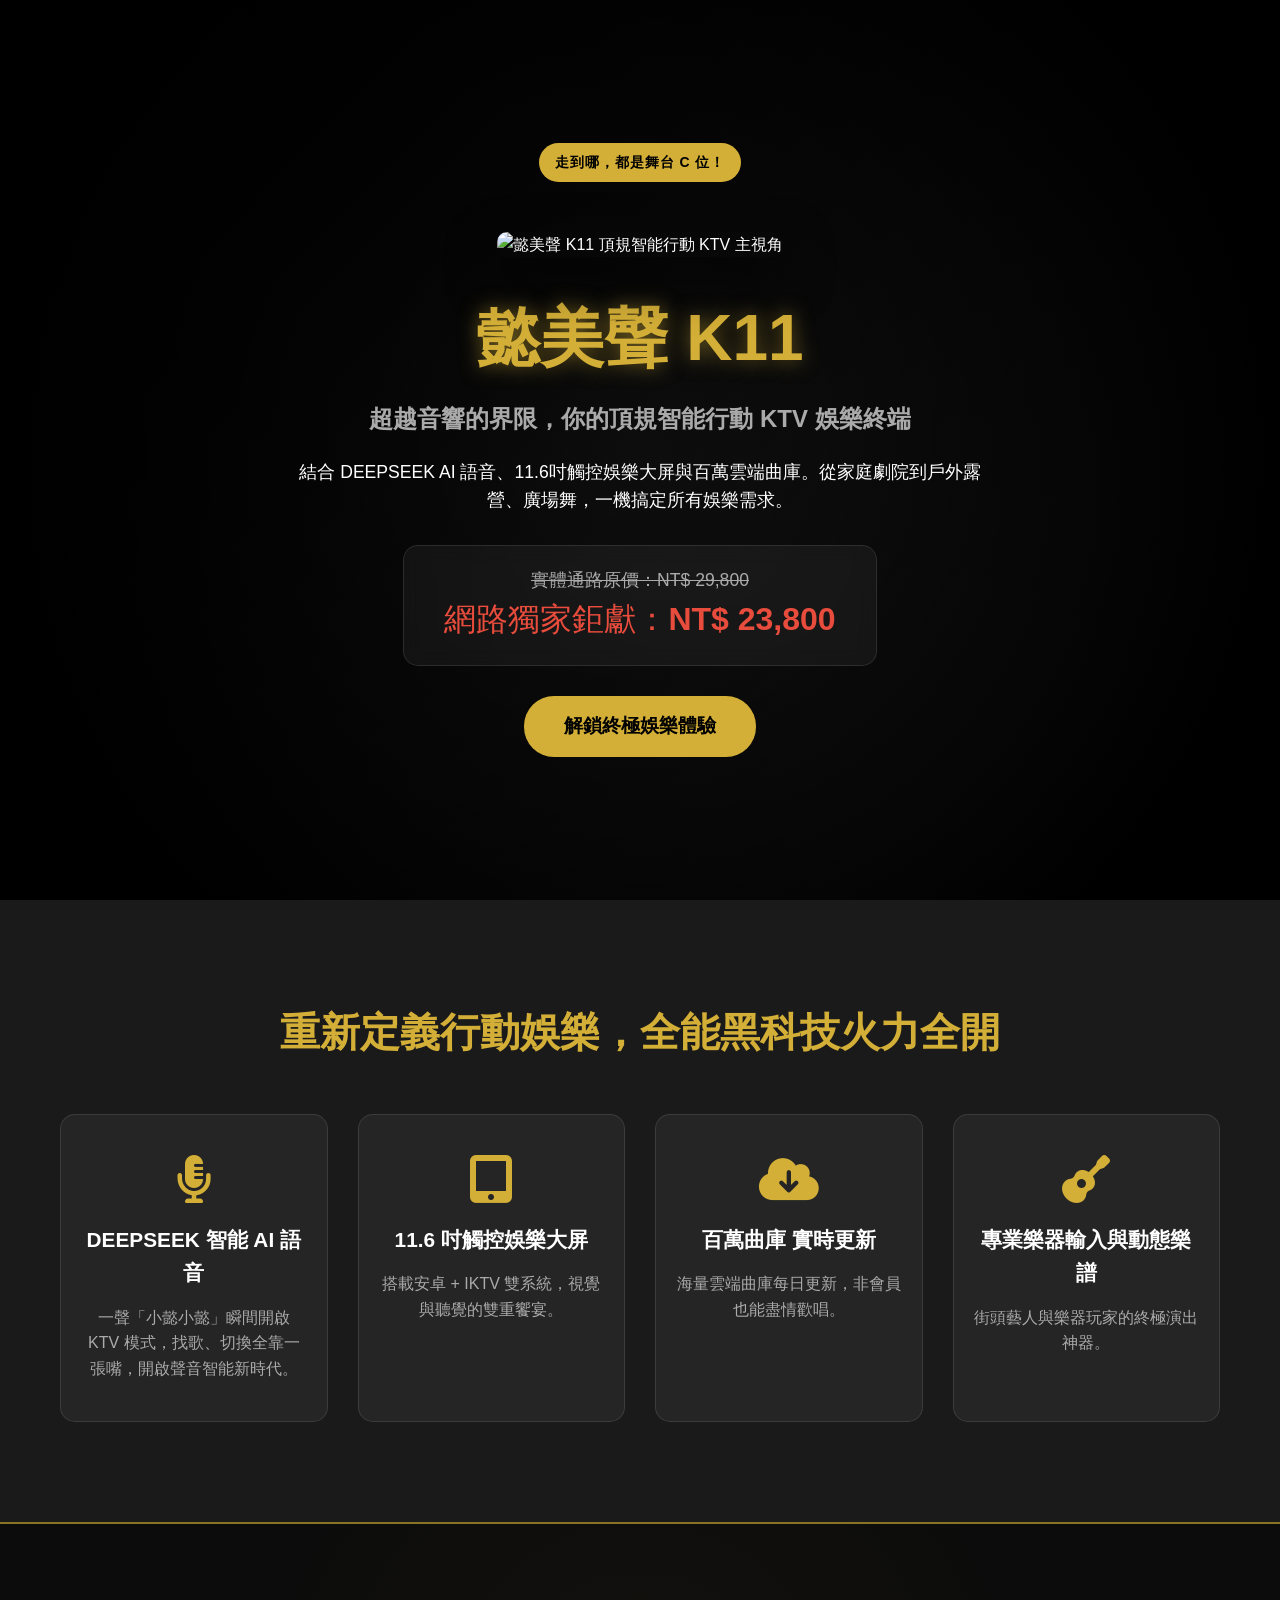
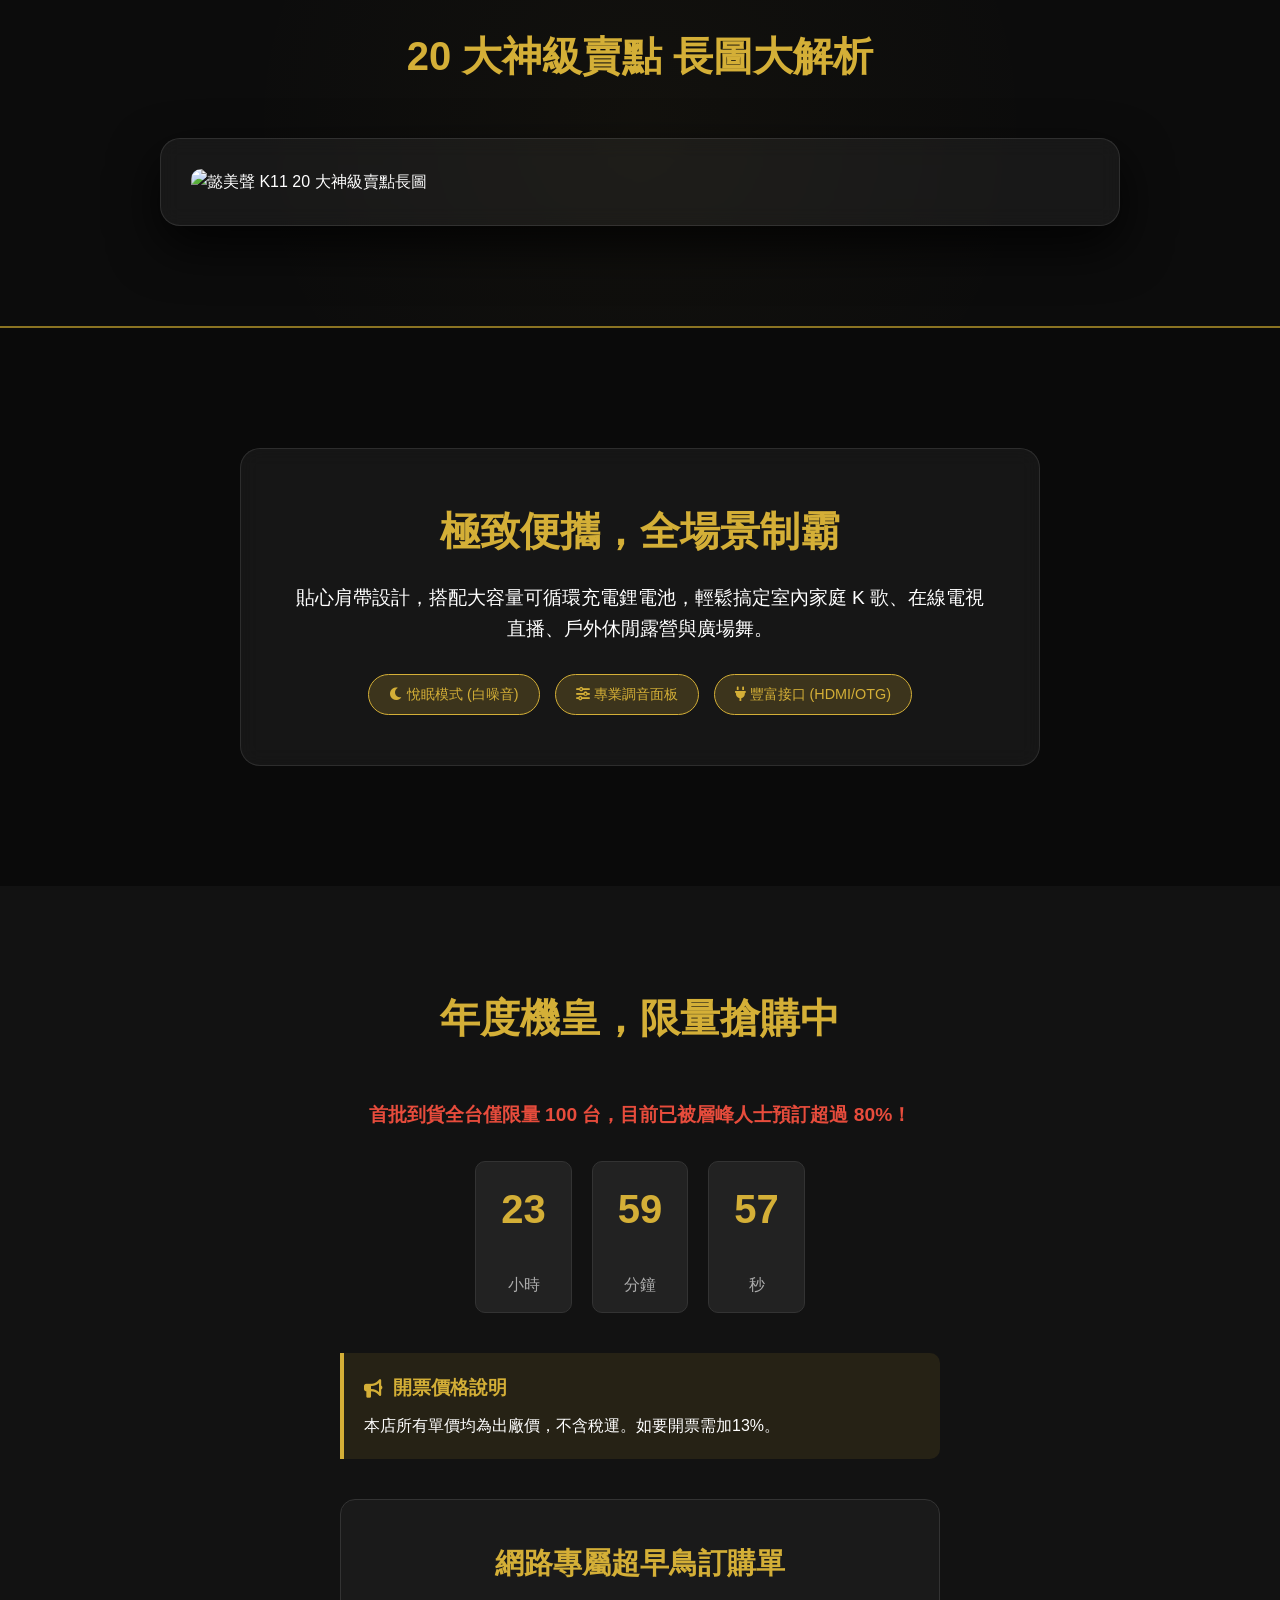
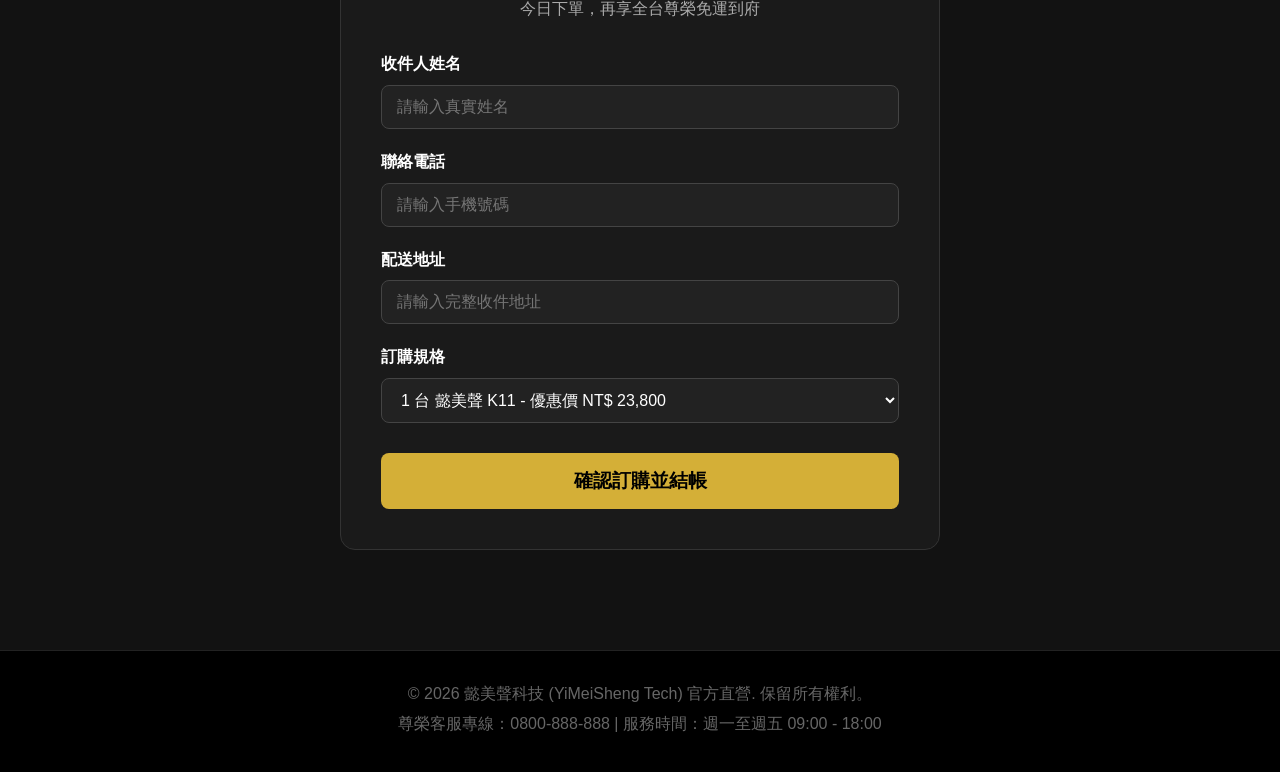
==== commit 680bf7a8: "Update index.html" ====
--- a/index.html
+++ b/index.html
@@ -131,4 +131,4 @@
 
     <script src="main.js"></script>
 </body>
-</html>+</html>
--- a/style.css
+++ b/style.css
@@ -1,4 +1,204 @@
-/* ... (之前的 CSS 保持不變，直到 .features-section) ... */
+:root {
+    --primary-color: #d4af37; /* 尊榮金 */
+    --primary-hover: #f1c40f;
+    --bg-color: #121212;
+    --text-color: #ffffff;
+    --text-muted: #aaaaaa;
+    --glass-bg: rgba(255, 255, 255, 0.05);
+    --glass-border: rgba(255, 255, 255, 0.1);
+    --gold-dark: #8a7322;
+}
+
+* {
+    box-sizing: border-box;
+    margin: 0;
+    padding: 0;
+}
+
+body {
+    font-family: "Microsoft JhengHei", "PingFang TC", sans-serif;
+    background-color: var(--bg-color);
+    color: var(--text-color);
+    line-height: 1.6;
+    overflow-x: hidden;
+}
+
+.container {
+    max-width: 1200px;
+    margin: 0 auto;
+    padding: 0 20px;
+    position: relative;
+    z-index: 2;
+}
+
+/* =========================================
+   1. 英雄視覺區塊 (Hero Section)
+   ========================================= */
+.hero-section {
+    position: relative;
+    min-height: 100vh;
+    display: flex;
+    align-items: center;
+    justify-content: center;
+    text-align: center;
+    padding: 100px 0;
+    background: linear-gradient(135deg, #000000, #1a1a1a);
+    overflow: hidden;
+}
+
+.overlay {
+    position: absolute;
+    top: 0;
+    left: 0;
+    width: 100%;
+    height: 100%;
+    background: radial-gradient(circle at center, transparent 0%, #000 80%);
+    z-index: 1;
+}
+
+.hero-content {
+    display: flex;
+    flex-direction: column;
+    align-items: center;
+}
+
+.badge {
+    background: var(--primary-color);
+    color: #000;
+    padding: 8px 16px;
+    border-radius: 20px;
+    font-weight: bold;
+    margin-bottom: 20px;
+    font-size: 14px;
+    letter-spacing: 1px;
+}
+
+.hero-image-wrapper {
+    margin: 30px 0;
+    max-width: 600px;
+    width: 100%;
+}
+
+.hero-product-image {
+    width: 100%;
+    height: auto;
+    border-radius: 10px;
+    box-shadow: 0 20px 50px rgba(0, 0, 0, 0.8);
+}
+
+.glow-text {
+    font-size: 4rem;
+    color: var(--primary-color);
+    text-shadow: 0 0 20px rgba(212, 175, 55, 0.5);
+    margin-bottom: 10px;
+}
+
+.sub-title {
+    font-size: 1.5rem;
+    margin-bottom: 20px;
+    color: var(--text-muted);
+}
+
+.hero-desc {
+    max-width: 700px;
+    margin: 0 auto 30px;
+    font-size: 1.1rem;
+}
+
+.price-box {
+    background: var(--glass-bg);
+    border: 1px solid var(--glass-border);
+    padding: 20px 40px;
+    border-radius: 15px;
+    backdrop-filter: blur(10px);
+    margin-bottom: 30px;
+}
+
+.original-price {
+    text-decoration: line-through;
+    color: var(--text-muted);
+    font-size: 1.1rem;
+}
+
+.sale-price {
+    font-size: 2rem;
+    color: #e74c3c;
+}
+
+.cta-button {
+    display: inline-block;
+    background: var(--primary-color);
+    color: #000;
+    text-decoration: none;
+    padding: 15px 40px;
+    font-size: 1.2rem;
+    font-weight: bold;
+    border-radius: 30px;
+    transition: all 0.3s ease;
+    text-transform: uppercase;
+    cursor: pointer;
+}
+
+.cta-button:hover {
+    background: var(--primary-hover);
+    transform: translateY(-3px);
+    box-shadow: 0 10px 20px rgba(212, 175, 55, 0.4);
+}
+
+.pulse-animation {
+    animation: pulse 2s infinite;
+}
+
+@keyframes pulse {
+    0% { box-shadow: 0 0 0 0 rgba(212, 175, 55, 0.7); }
+    70% { box-shadow: 0 0 0 20px rgba(212, 175, 55, 0); }
+    100% { box-shadow: 0 0 0 0 rgba(212, 175, 55, 0); }
+}
+
+/* =========================================
+   2. 特色功能區塊 (Features Section)
+   ========================================= */
+.features-section {
+    padding: 100px 0;
+    background-color: #1a1a1a;
+}
+
+.section-title {
+    text-align: center;
+    font-size: 2.5rem;
+    margin-bottom: 50px;
+    color: var(--primary-color);
+}
+
+.features-grid {
+    display: grid;
+    grid-template-columns: repeat(auto-fit, minmax(250px, 1fr));
+    gap: 30px;
+}
+
+.feature-card {
+    background: var(--glass-bg);
+    border: 1px solid var(--glass-border);
+    padding: 40px 20px;
+    border-radius: 15px;
+    text-align: center;
+    transition: transform 0.3s ease;
+}
+
+.feature-icon {
+    font-size: 3rem;
+    color: var(--primary-color);
+    margin-bottom: 20px;
+}
+
+.feature-card h3 {
+    font-size: 1.3rem;
+    margin-bottom: 15px;
+}
+
+.feature-card p {
+    color: var(--text-muted);
+}
 
 /* =========================================
    3. 終極賣點長圖區塊 (Ultimate Showcase)
@@ -12,7 +212,7 @@
 }
 
 .ultimate-showcase .container {
-    max-width: 1000px; /* 限制長圖的最大寬度，使其看起來更精緻 */
+    max-width: 1000px;
 }
 
 .infographic-wrapper {
@@ -27,11 +227,214 @@
 
 .infographic-image {
     width: 100%;
-    height: auto; /* 保持長圖的比例 */
+    height: auto;
     display: block;
     border-radius: 10px;
 }
 
-/* 移除之前的 .product-showcase, .showcase-grid, .showcase-item 樣式 */
-
-/* ... (visual-impact 及其後的 CSS 保持不變) ... */+/* =========================================
+   4. 視覺衝擊與便攜區塊 (Visual Impact)
+   ========================================= */
+.visual-impact {
+    position: relative;
+    padding: 120px 0;
+    background: url('images/visual-bg.jpg') center/cover no-repeat;
+    text-align: center;
+    background-attachment: fixed;
+    background-color: #222; /* Fallback 顏色 */
+}
+
+.overlay-dark {
+    position: absolute;
+    top: 0; 
+    left: 0; 
+    width: 100%; 
+    height: 100%;
+    background: rgba(0, 0, 0, 0.7);
+    z-index: 1;
+}
+
+.visual-content {
+    max-width: 800px;
+    margin: 0 auto;
+    background: var(--glass-bg);
+    border: 1px solid var(--glass-border);
+    padding: 50px;
+    border-radius: 20px;
+    backdrop-filter: blur(10px);
+}
+
+.visual-content h2 {
+    font-size: 2.5rem;
+    margin-bottom: 20px;
+    color: var(--primary-color);
+}
+
+.visual-content p {
+    font-size: 1.2rem;
+    margin-bottom: 30px;
+}
+
+.extra-features {
+    display: flex;
+    justify-content: center;
+    gap: 15px;
+    flex-wrap: wrap;
+}
+
+.pill-badge {
+    background: rgba(212, 175, 55, 0.2);
+    border: 1px solid var(--primary-color);
+    padding: 8px 20px;
+    border-radius: 30px;
+    font-size: 0.9rem;
+    color: var(--primary-color);
+}
+
+/* =========================================
+   5. 訂購與倒數區塊 (Order Section)
+   ========================================= */
+.order-section {
+    padding: 100px 0;
+    background: #121212;
+    text-align: center;
+}
+
+.urgency-text {
+    font-size: 1.2rem;
+    color: #e74c3c;
+    margin-bottom: 30px;
+    font-weight: bold;
+}
+
+.countdown-timer {
+    display: flex;
+    justify-content: center;
+    gap: 20px;
+    margin-bottom: 40px;
+}
+
+.time-block {
+    background: #222;
+    padding: 15px 25px;
+    border-radius: 10px;
+    font-size: 1rem;
+    color: var(--text-muted);
+    border: 1px solid #333;
+}
+
+.time-block span {
+    font-size: 2.5rem;
+    color: var(--primary-color);
+    font-weight: bold;
+    display: block;
+    margin-bottom: 5px;
+}
+
+.invoice-notice {
+    background: rgba(212, 175, 55, 0.1);
+    border-left: 4px solid var(--primary-color);
+    padding: 20px;
+    margin: 0 auto 40px;
+    max-width: 600px;
+    text-align: left;
+    border-radius: 0 10px 10px 0;
+}
+
+.invoice-notice h3 {
+    color: var(--primary-color);
+    margin-bottom: 10px;
+    display: flex;
+    align-items: center;
+    gap: 10px;
+}
+
+.order-form {
+    max-width: 600px;
+    margin: 0 auto;
+    background: #1a1a1a;
+    padding: 40px;
+    border-radius: 15px;
+    text-align: left;
+    border: 1px solid #333;
+}
+
+.form-header {
+    text-align: center;
+    margin-bottom: 30px;
+}
+
+.form-header h3 {
+    font-size: 1.8rem;
+    color: var(--primary-color);
+    margin-bottom: 10px;
+}
+
+.form-header p {
+    color: var(--text-muted);
+}
+
+.form-group {
+    margin-bottom: 20px;
+}
+
+.form-group label {
+    display: block;
+    margin-bottom: 8px;
+    font-weight: bold;
+}
+
+.form-group input, .form-group select {
+    width: 100%;
+    padding: 12px 15px;
+    background: #222;
+    border: 1px solid #444;
+    color: #fff;
+    border-radius: 8px;
+    font-size: 1rem;
+}
+
+.form-group input:focus, .form-group select:focus {
+    outline: none;
+    border-color: var(--primary-color);
+}
+
+.submit-btn {
+    width: 100%;
+    background: var(--primary-color);
+    color: #000;
+    border: none;
+    padding: 15px;
+    font-size: 1.2rem;
+    font-weight: bold;
+    border-radius: 8px;
+    cursor: pointer;
+    transition: background 0.3s ease;
+    margin-top: 10px;
+}
+
+.submit-btn:hover {
+    background: var(--primary-hover);
+}
+
+/* =========================================
+   6. 頁尾 (Footer)
+   ========================================= */
+footer {
+    background: #000;
+    padding: 30px 0;
+    text-align: center;
+    color: #666;
+    border-top: 1px solid #222;
+}
+
+footer p {
+    margin-bottom: 5px;
+}
+
+/* =========================================
+   7. 互動特效公用類別 (Utilities)
+   ========================================= */
+.tilt-element {
+    transform-style: preserve-3d;
+}
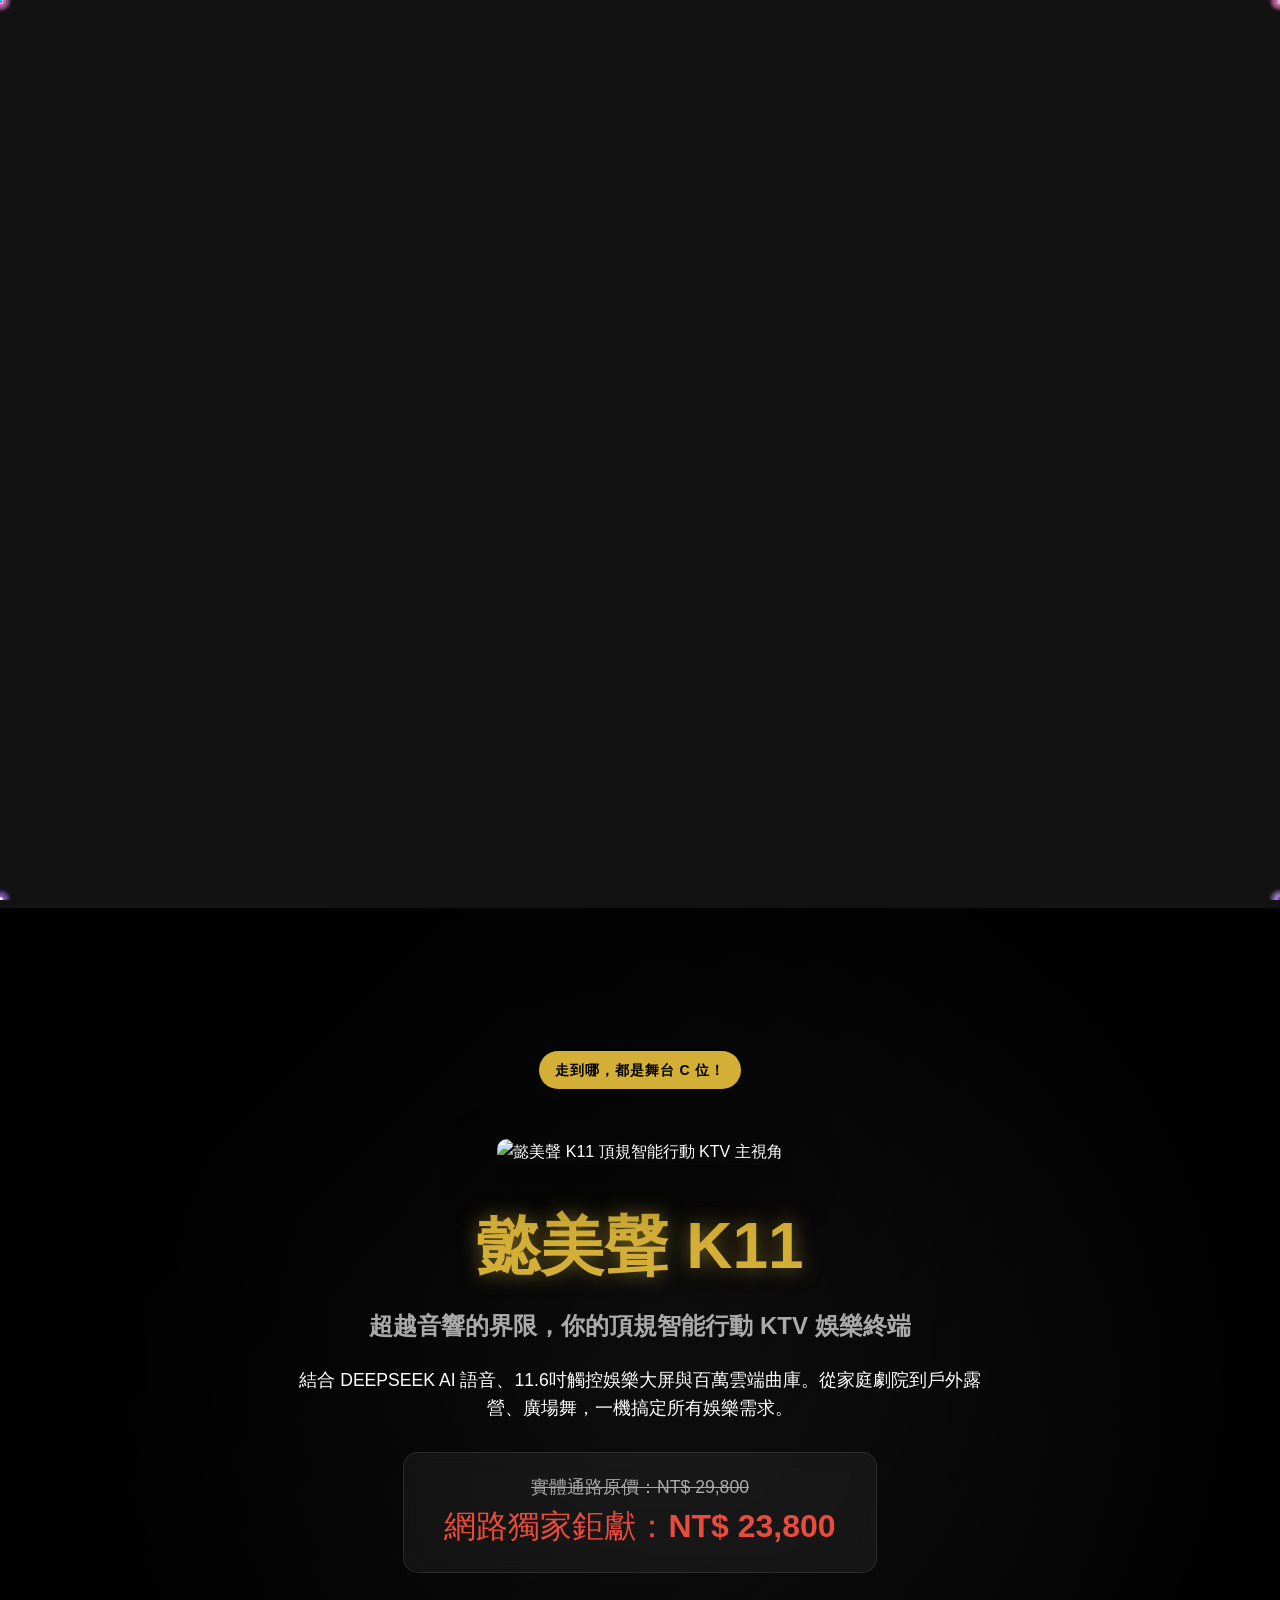
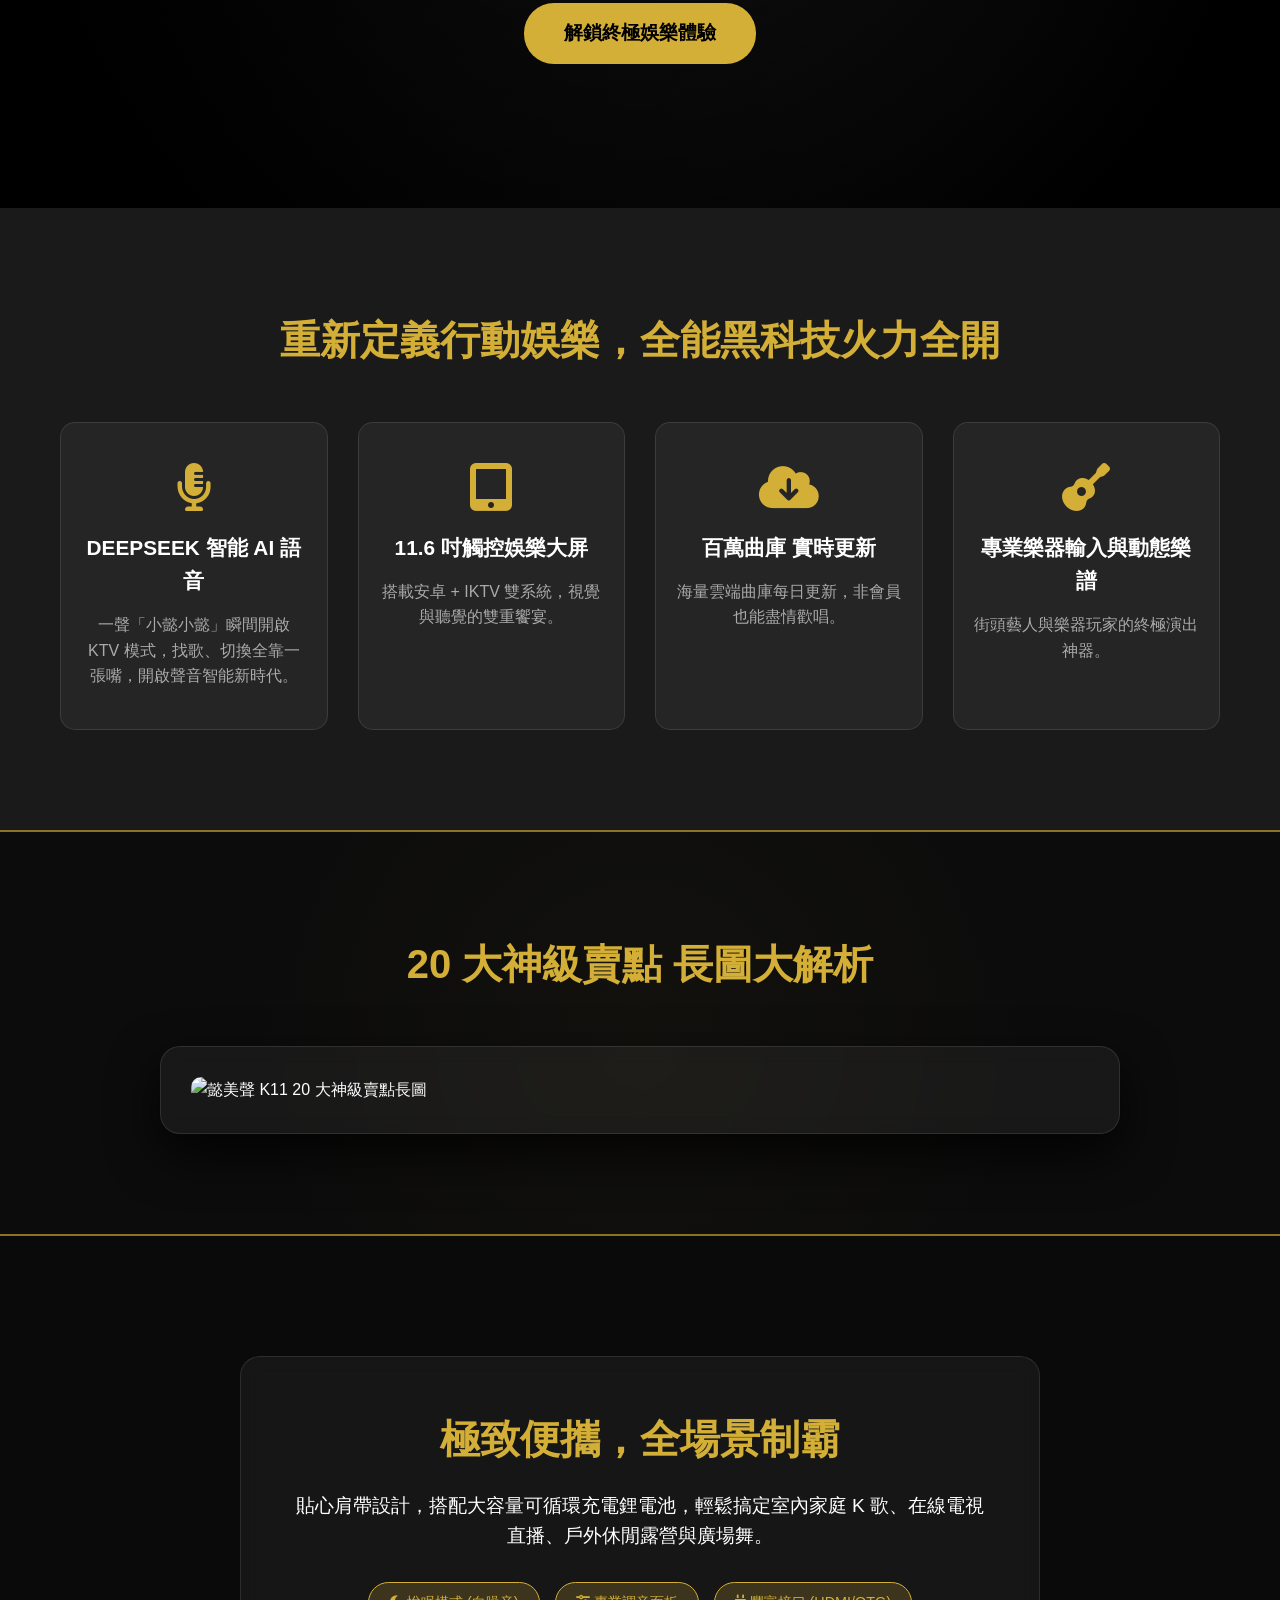
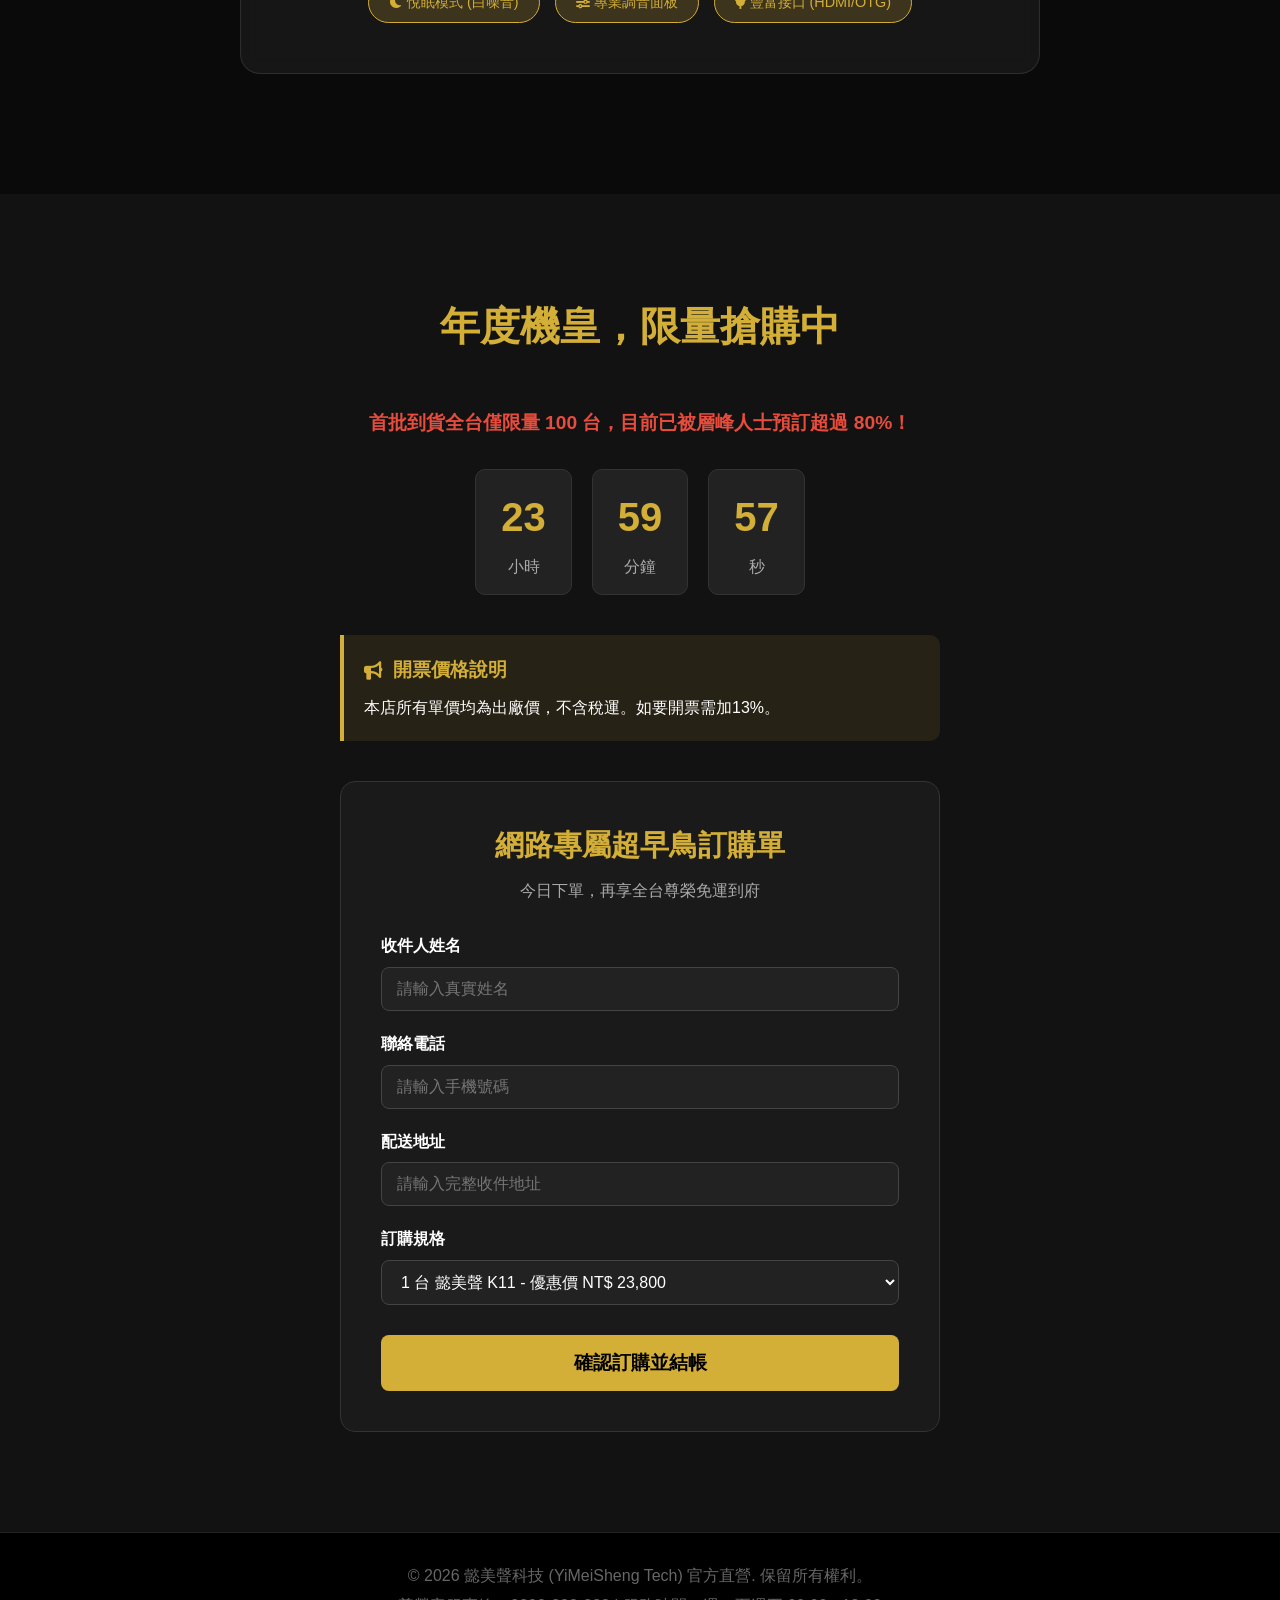
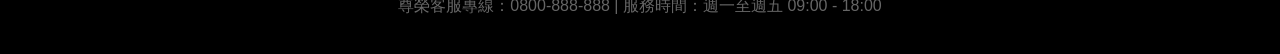
==== commit 157426f6: "Update index.html" ====
--- a/index.html
+++ b/index.html
@@ -20,7 +20,7 @@
             <h1 class="glow-text">懿美聲 K11</h1>
             <h2 class="sub-title">超越音響的界限，你的頂規智能行動 KTV 娛樂終端</h2>
             <p class="hero-desc">結合 DEEPSEEK AI 語音、11.6吋觸控娛樂大屏與百萬雲端曲庫。從家庭劇院到戶外露營、廣場舞，一機搞定所有娛樂需求。</p>
-            <div class="price-box">
+            <div class="price-box tilt-element">
                 <p class="original-price">實體通路原價：<span>NT$ 29,800</span></p>
                 <p class="sale-price">網路獨家鉅獻：<strong>NT$ 23,800</strong></p>
             </div>
@@ -57,9 +57,9 @@
     </section>
 
     <section class="ultimate-showcase">
-        <div class="container tilt-element">
+        <div class="container">
             <h2 class="section-title">20 大神級賣點 長圖大解析</h2>
-            <div class="infographic-wrapper">
+            <div class="infographic-wrapper tilt-element">
                 <img src="images/ultimate-showcase.jpg" alt="懿美聲 K11 20 大神級賣點長圖" class="infographic-image">
             </div>
         </div>
@@ -83,9 +83,9 @@
             <h2 class="section-title">年度機皇，限量搶購中</h2>
             <p class="urgency-text">首批到貨全台僅限量 100 台，目前已被層峰人士預訂超過 80%！</p>
             <div class="countdown-timer">
-                <div class="time-block"><span id="hours">23</span><br>小時</div>
-                <div class="time-block"><span id="minutes">59</span><br>分鐘</div>
-                <div class="time-block"><span id="seconds">59</span><br>秒</div>
+                <div class="time-block"><span id="hours">23</span>小時</div>
+                <div class="time-block"><span id="minutes">59</span>分鐘</div>
+                <div class="time-block"><span id="seconds">59</span>秒</div>
             </div>
             
             <div class="invoice-notice tilt-element">
